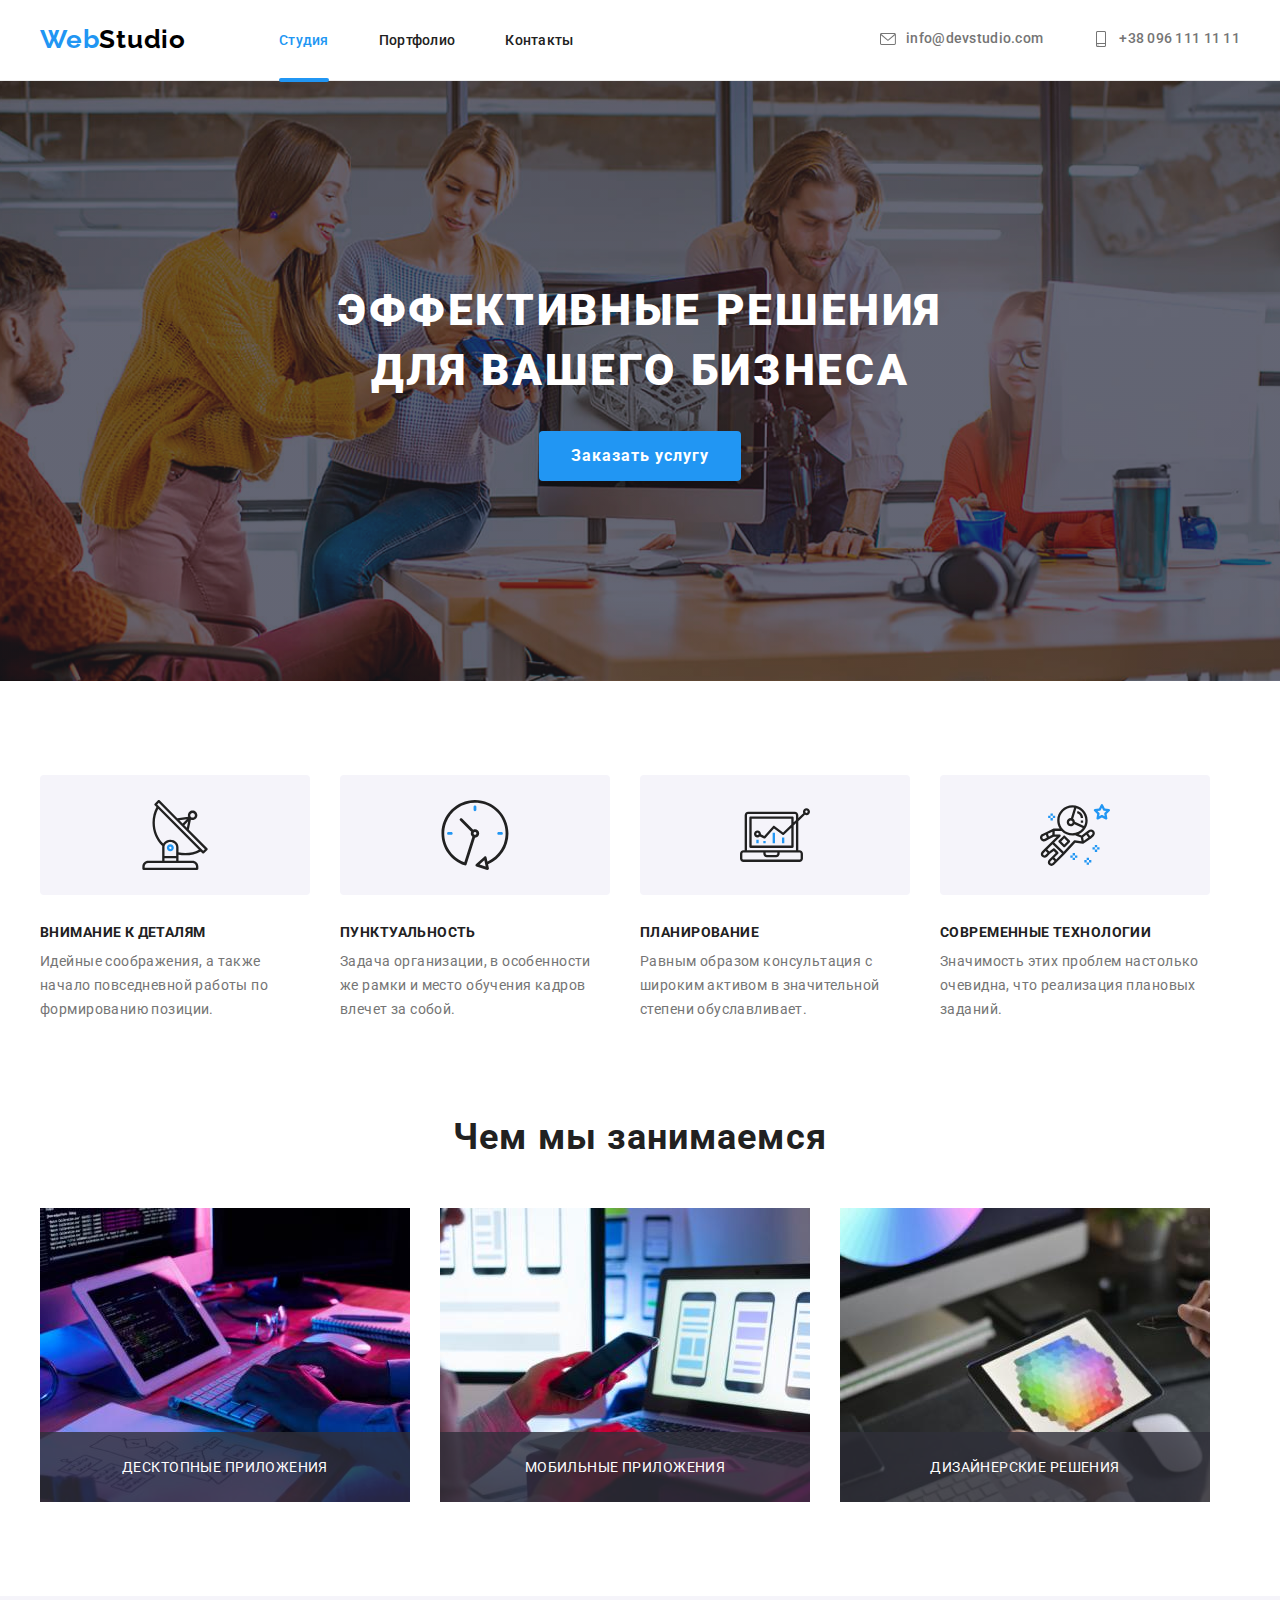
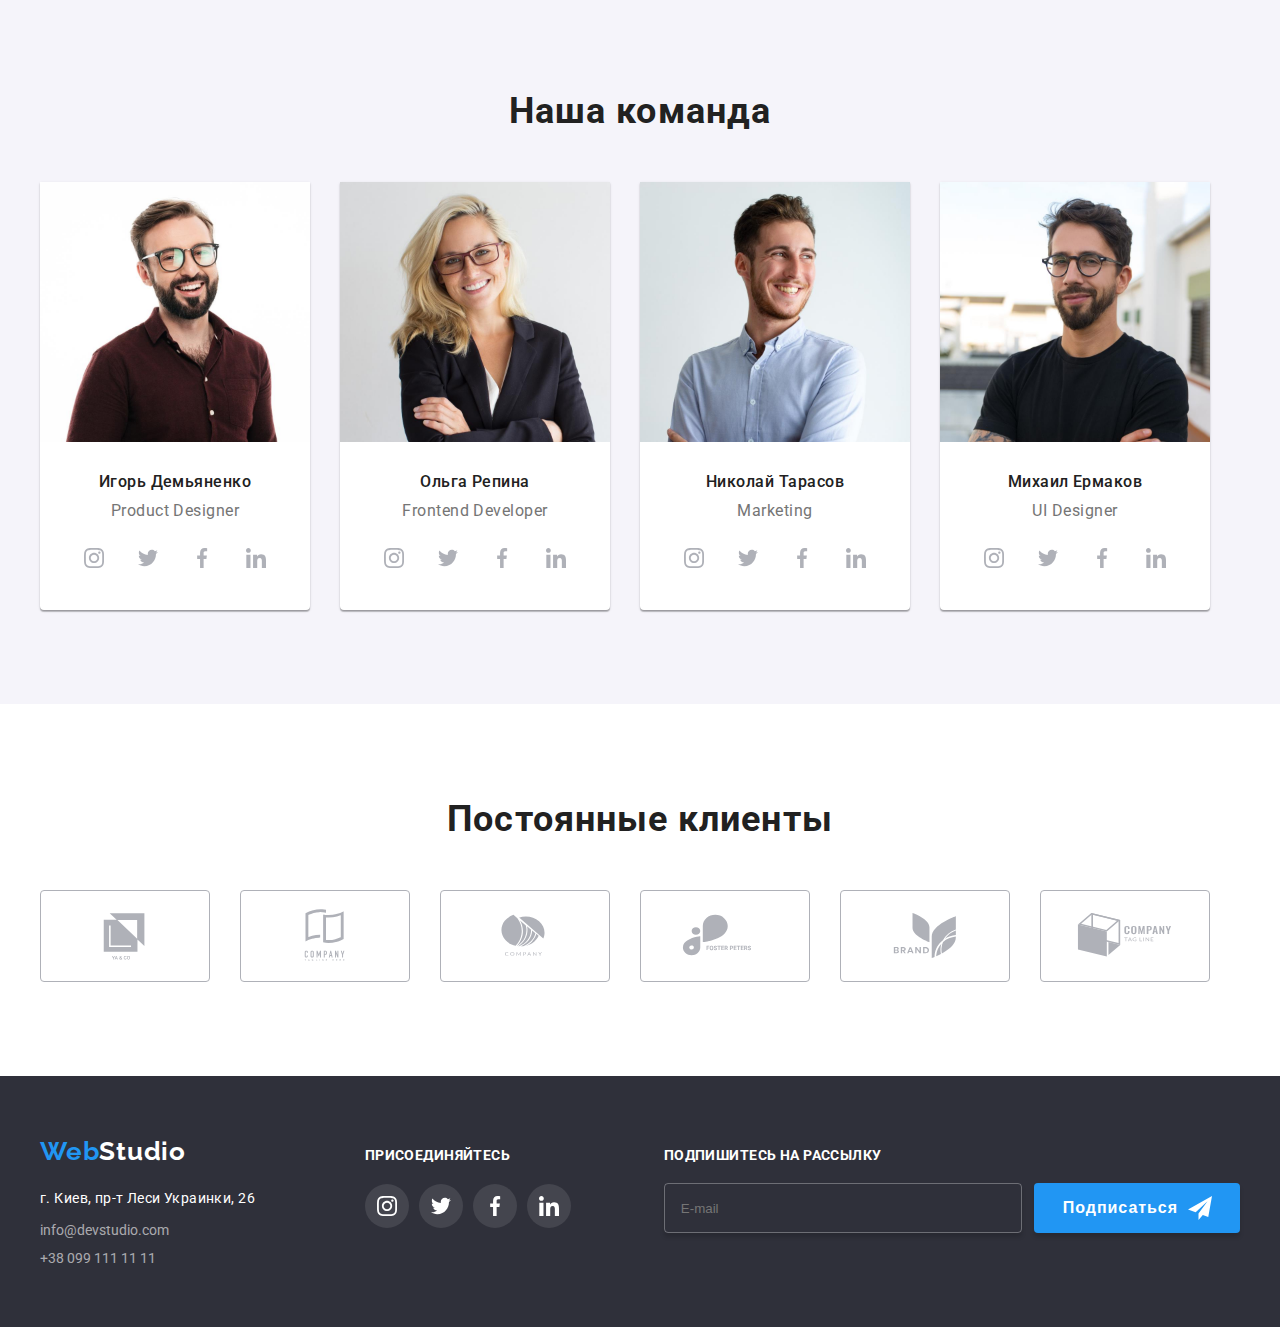
==== index.html @ dfdccdca "added files" ====
<!DOCTYPE html>
<html lang="en">

<head>
  <meta charset="UTF-8" />
  <meta http-equiv="X-UA-Compatible" content="IE=edge" />
  <meta name="viewport" content="width=device-width, initial-scale=1.0" />
  <title>WebStudio</title>
  <link rel="preconnect" href="https://fonts.googleapis.com">
  <link rel="preconnect" href="https://fonts.gstatic.com" crossorigin>
  <link href="https://fonts.googleapis.com/css2?family=Raleway:wght@700&family=Roboto:wght@400;500;700;900&display=swap"
    rel="stylesheet">
  <link rel="stylesheet" href="https://cdnjs.cloudflare.com/ajax/libs/modern-normalize/1.1.0/modern-normalize.min.css"
    integrity="sha512-wpPYUAdjBVSE4KJnH1VR1HeZfpl1ub8YT/NKx4PuQ5NmX2tKuGu6U/JRp5y+Y8XG2tV+wKQpNHVUX03MfMFn9Q=="
    crossorigin="anonymous" referrerpolicy="no-referrer" />
  <link rel="stylesheet" href="./css/styles.css">
  <link rel="stylesheet" href="./css/main.min.css">
</head>

<body>
  <header class="header">
    <div class="container header__container">
      <nav class="header__nav">
        <a class="header__logo link" href="#">Web<span>Studio</span></a>
        <ul class="header__list list">
          <li class="header__item nav">
            <a href="#" class="header__link active">Студия</a>
          </li>
          <li class="header__item nav">
            <a href="portfolio.html" class="header__link link">Портфолио</a>
          </li>
          <li class="header__item nav">
            <a href="#" class="header__link link">Контакты</a>
          </li>
        </ul>
      </nav>
      <ul class="header__datas list">
        <li class="header__item item">
          <a class="header__data mail link" href="mailto:info@devstudio.com">
            <svg class="header__icon-mail" width="16" height="16">
              <use href="./images/icons.svg#icon-envelope"></use>
            </svg>
            <span class="mail-hover">info@devstudio.com</span>
          </a>
        </li>
        <li class="header__item item">
          <a class="header__data tel link" href="tel:+380961111111">
            <svg class="header__icon-mail" width="16" height="16">
              <use href="./images/icons.svg#icon-smartphone"></use>
            </svg>
            <span class="tel-hover">+38 096 111 11 11</span>
          </a>
        </li>
      </ul>
    </div>
    <div class="window is-hidden" data-modal>
      <div class="window__modal">
        <div class="window__modal-close" data-modal-close>
          <svg class="window__close-img" width="18" height="18">
            <use href="./images/symbol-defs.svg#icon-close-black-18dp-2-1"></use>
          </svg>
        </div>
        <div class="window__modals">
          <p class="window__modal-text">Оставьте свои данные, мы вам перезвоним</p>
          <form action="">
            <div class="window__modal-feild">
              <label for="name" class="window__modal-input-text">Имя</label>
              <div class="window__modal-img-input">
                <input type="text" name="user-name" id="name" class="window__modal-input">
                <svg class="window__input-icon" width="18" height="18">
                  <use href="./images/icons-input.svg#icon-person"></use>
                </svg>
              </div>
            </div>

            <div class="window__modal-feild">
              <label for="tel" class="window__modal-input-text">Телефон</label>
              <div class="window__modal-img-input">
                <input type="tel" name="tel" id="tel" class="window__modal-input">
                <svg class="window__input-icon" width="18" height="18">
                  <use href="./images/icons-input.svg#icon-phone"></use>
                </svg>
              </div>
            </div>

            <div class="window__modal-feild">
              <label for="email" class="window__modal-input-text">Почта</label>
              <div class="window__modal-img-input">
                <input type="email" name="email" id="email" class="window__modal-input">
                <svg class="window__input-icon" width="18" height="18">
                  <use href="./images/icons-input.svg#icon-email"></use>
                </svg>
              </div>
            </div>

            <div class="window__modal-feild">
              <label for="user-text" class="window__modal-input-text">Комментарий</label>
              <textarea name="user-text" id="user-text" placeholder="Введите текст"
                class="window__user-text"></textarea>
            </div>

            <div class="window__modal-feild-check">
              <input type="checkbox" name="click-check" id="modal-check" class="window__modal-check visually-hidden">
              <label for="modal-check" class="window__modal-check-text">
                Соглашаюсь с рассылкой и принимаю
                <a href="#" class="window__modal-check-link"> Условия договора </a>
              </label>
            </div>

            <button type="submit" class="window__modal-btn">Отправить</button>
          </form>
        </div>
      </div>
    </div>
  </header>
  <main>
    <section class="wrapper">
      <div class="container">
        <div class="wrapper__container">
          <h1 class="wrapper__title">Эффективные решения для вашего бизнеса</h1>
          <button type="button" class="wrapper__btn" data-modal-open>Заказать услугу</button>
        </div>
      </div>
    </section>
    <section class="section about">
      <div class="container">
        <h2 class="visually-hidden">Наши преимущество</h2>
        <ul class="about__list list">
          <li class="about__item">
            <div class="about__block icon-antenna">
              <img src="./images/antenna.svg" alt="antenna" width="70" height="70">
            </div>
            <h3 class="about__subtitle">Внимание к деталям</h3>
            <p class="about__subtext">
              Идейные соображения, а также начало повседневной работы по
              формированию позиции.
            </p>
          </li>
          <li class="about__item">
            <div class="about__block icon-clock">
              <img src="./images/clock.svg" alt="clock" width="70" height="70">
            </div>
            <h3 class="about__subtitle ">Пунктуальность</h3>
            <p class="about__subtext">
              Задача организации, в особенности же рамки и место обучения
              кадров влечет за собой.
            </p>
          </li>
          <li class="about__item">
            <div class="about__block icon-diagram">
              <img src="./images/diagram.svg" alt="diagram" width="70" height="70">
            </div>
            <h3 class="about__subtitle ">Планирование</h3>
            <p class="about__subtext">
              Равным образом консультация с широким активом в значительной
              степени обуславливает.
            </p>
          </li>
          <li class="about__item">
            <div class="about__block icon-astronau">
              <img src="./images/astronaut.svg" alt="astronaut" width="70" height="70">
            </div>
            <h3 class="about__subtitle">Современные технологии</h3>
            <p class="about__subtext">
              Значимость этих проблем настолько очевидна, что реализация
              плановых заданий.
            </p>
          </li>
        </ul>
      </div>
    </section>
    <section class="section business">
      <div class="container">
        <h2 class="business__title">Чем мы занимаемся</h2>
        <ul class="business__list list">
          <li class="business__item">
            <div class="bussiness__block">
              <img src="./images/box-1.jpg" alt="code" width="370" height="294" />
              <div class="business__text-block">Десктопные приложения</div>
            </div>
          </li>
          <li class="business__item">
            <div class="bussiness__block">
              <img src="./images/box-2.jpg" alt="mobile design" width="370" height="294" />
              <div class="business__text-block">Мобильные приложения</div>
            </div>
          </li>
          <li class="business__item">
            <div class="bussiness__block">
              <img src="./images/box-3.jpg" alt="art" width="370" height="294" />
              <div class="business__text-block">Дизайнерские решения</div>
            </div>
          </li>
        </ul>
      </div>
    </section>
    <section class="section team">
      <div class="container">
        <h2 class="team__title">Наша команда</h2>
        <ul class="team__list list">
          <li class="team__item">
            <img src="./images/img.jpg" alt="Photo Designer" width="270" height="260" />
            <div class="team__position">
              <h3 class="team__name">Игорь Демьяненко</h3>
              <p class="team__job">Product Designer</p>
              <ul class="team__masters-social-list list">
                <li class="team__masters-social-item item">
                  <a href="" class="team__masters-social-link link">
                    <svg class="team__icon-social-mail" width="20" height="20">
                      <use href="./images/icons.svg#icon-instagram"></use>
                    </svg>
                  </a>
                </li>
                <li class="team__masters-social-item item">
                  <a href="" class="team__masters-social-link link">
                    <svg class="team__icon-social-mail" width="20" height="20">
                      <use href="./images/icons.svg#icon-twitter"></use>
                    </svg>
                  </a>
                </li>
                <li class="team__masters-social-item item">
                  <a href="" class="team__masters-social-link link">
                    <svg class="team__icon-social-mail" width="20" height="20">
                      <use href="./images/icons.svg#icon-facebook"></use>
                    </svg>
                  </a>
                </li>
                <li class="team__masters-social-item item">
                  <a href="" class="team__masters-social-link link">
                    <svg class="team__icon-social-mail" width="20" height="20">
                      <use href="./images/icons.svg#icon-linkedin"></use>
                    </svg>
                  </a>
                </li>
              </ul>
            </div>
          </li>
          <li class="team__item">
            <img src="./images/img-1.jpg" alt="Photo Frontend" width="270" height="260" />
            <div class="team__position">
              <h3 class="team__name">Ольга Репина</h3>
              <p class="team__job">Frontend Developer</p>
              <ul class="team__masters-social-list list">
                <li class="team__masters-social-item item">
                  <a href="" class="team__masters-social-link link">
                    <svg class="team__icon-social-mail" width="20" height="20">
                      <use href="./images/icons.svg#icon-instagram"></use>
                    </svg>
                  </a>
                </li>
                <li class="team__masters-social-item item">
                  <a href="" class="team__masters-social-link link">
                    <svg class="team__icon-social-mail" width="20" height="20">
                      <use href="./images/icons.svg#icon-twitter"></use>
                    </svg>
                  </a>
                </li>
                <li class="team__masters-social-item item">
                  <a href="" class="team__masters-social-link link">
                    <svg class="team__icon-social-mail" width="20" height="20">
                      <use href="./images/icons.svg#icon-facebook"></use>
                    </svg>
                  </a>
                </li>
                <li class="team__masters-social-item item">
                  <a href="" class="team__masters-social-link link">
                    <svg class="team__icon-social-mail" width="20" height="20">
                      <use href="./images/icons.svg#icon-linkedin"></use>
                    </svg>
                  </a>
                </li>
              </ul>
            </div>
          </li>
          <li class="team__item">
            <img src="./images/img-2.jpg" alt="Photo Designer" width="270" height="260" />
            <div class="team__position">
              <h3 class="team__name">Николай Тарасов</h3>
              <p class="team__job">Marketing</p>
              <ul class="team__masters-social-list list">
                <li class="team__masters-social-item item">
                  <a href="" class="team__masters-social-link link">
                    <svg class="team__icon-social-mail" width="20" height="20">
                      <use href="./images/icons.svg#icon-instagram"></use>
                    </svg>
                  </a>
                </li>
                <li class="team__masters-social-item item">
                  <a href="" class="team__masters-social-link link">
                    <svg class="team__icon-social-mail" width="20" height="20">
                      <use href="./images/icons.svg#icon-twitter"></use>
                    </svg>
                  </a>
                </li>
                <li class="team__masters-social-item item">
                  <a href="" class="team__masters-social-link link">
                    <svg class="team__icon-social-mail" width="20" height="20">
                      <use href="./images/icons.svg#icon-facebook"></use>
                    </svg>
                  </a>
                </li>
                <li class="team__masters-social-item item">
                  <a href="" class="team__masters-social-link link">
                    <svg class="team__icon-social-mail" width="20" height="20">
                      <use href="./images/icons.svg#icon-linkedin"></use>
                    </svg>
                  </a>
                </li>
              </ul>
            </div>
          </li>
          <li class="team__item">
            <img src="./images/img-3.jpg" alt="Photo Designer" width="270" height="260" />
            <div class="team__position">
              <h3 class="team__name">Михаил Ермаков</h3>
              <p class="team__job">UI Designer</p>
              <ul class="team__masters-social-list list">
                <li class="team__masters-social-item item">
                  <a href="" class="team__masters-social-link link">
                    <svg class="team__icon-social-mail" width="20" height="20">
                      <use href="./images/icons.svg#icon-instagram"></use>
                    </svg>
                  </a>
                </li>
                <li class="team__masters-social-item item">
                  <a href="" class="team__masters-social-link link">
                    <svg class="team__icon-social-mail" width="20" height="20">
                      <use href="./images/icons.svg#icon-twitter"></use>
                    </svg>
                  </a>
                </li>
                <li class="team__masters-social-item item">
                  <a href="" class="team__masters-social-link link">
                    <svg class="team__icon-social-mail" width="20" height="20">
                      <use href="./images/icons.svg#icon-facebook"></use>
                    </svg>
                  </a>
                </li>
                <li class="team__masters-social-item item">
                  <a href="" class="team__masters-social-link link">
                    <svg class="team__icon-social-mail" width="20" height="20">
                      <use href="./images/icons.svg#icon-linkedin"></use>
                    </svg>
                  </a>
                </li>
              </ul>
            </div>
          </li>
        </ul>
      </div>
    </section>
    <section class="section client">
      <div class="container">
        <h2 class="clent__title">Постоянные клиенты</h2>
        <ul class="client__list list">
          <li class="client__item">
            <a href="#" class="client__link link">
              <svg class="client__icon-logo" width="106px" height="60">
                <use href="./images/icons.svg#icon-Logo"></use>
              </svg>
            </a>
          </li>
          <li class="client__item">
            <a href="#" class="client__link link">
              <svg class="client__icon-logo" width="106px" height="60">
                <use href="./images/icons.svg#icon-Logo-1"></use>
              </svg>
            </a>
          </li>
          <li class="client__item">
            <a href="#" class="client__link link">
              <svg class="client__icon-logo" width="106px" height="60">
                <use href="./images/icons.svg#icon-Logo-2"></use>
              </svg>
            </a>
          </li>
          <li class="client__item">
            <a href="#" class="client__link link">
              <svg class="client__icon-logo" width="106px" height="60">
                <use href="./images/icons.svg#icon-Logo-3"></use>
              </svg>
            </a>
          </li>
          <li class="client__item">
            <a href="#" class="client__link link">
              <svg class="client__icon-logo" width="106px" height="60">
                <use href="./images/icons.svg#icon-Logo-4"></use>
              </svg>
            </a>
          </li>
          <li class="client__item">
            <a href="#" class="client__link link">
              <svg class="client__icon-logo" width="106px" height="60">
                <use href="./images/icons.svg#icon-Logo-5"></use>
              </svg>
            </a>
          </li>
        </ul>
      </div>
    </section>
  </main>
  <footer class="footer footer-container">
    <div class="container">
      <div class="footer__element">
        <div class="footer__info">
          <a href="#" class="footer__logo link"><span>Web</span>Studio</a>
          <address class="footer__address">
            <ul class="footer__list list">
              <li class="footer__item">
                <a class="footer__link link" href="https://goo.gl/maps/tyRtck3SXWjBfKJK6" target="_blank"
                  rel="noopener noreferrer">г. Киев, пр-т Леси Украинки, 26</a>
              </li>
              <li class="footer__item dates">
                <a href="mailto:info@devstudio.com" class="footer__date link">info@devstudio.com</a>
              </li>
              <li class="footer__item dates">
                <a href="tel:+380961111111" class="footer__date link">+38 099 111 11 11</a>
              </li>
            </ul>
          </address>
        </div>
        <div class="footter__join">
          <p class="footer__join-title">присоединяйтесь</p>
          <ul class="footer__join-social-list list">
            <li class="footer__join-social-item item">
              <a href="" class="footer__join-social-link link">
                <svg class="footer__icon-social" width="20" height="20">
                  <use href="./images/icons.svg#icon-instagram"></use>
                </svg>
              </a>
            </li>
            <li class="footer__join-social-item item">
              <a href="" class="footer__join-social-link link">
                <svg class="footer__icon-social" width="20" height="20">
                  <use href="./images/icons.svg#icon-twitter"></use>
                </svg>
              </a>
            </li>
            <li class="footer__join-social-item item">
              <a href="" class="footer__join-social-link link">
                <svg class="footer__icon-social" width="20" height="20">
                  <use href="./images/icons.svg#icon-facebook"></use>
                </svg>
              </a>
            </li>
            <li class="footer__join-social-item item">
              <a href="" class="footer__join-social-link link">
                <svg class="footer__join-social" width="20" height="20">
                  <use href="./images/icons.svg#icon-linkedin"></use>
                </svg>
              </a>
            </li>
          </ul>
        </div>

        <div class="footer__subscribe">
          <p class="footer__subcrive-text">Подпишитесь на рассылку</p>
          <form class="footer__input-btn">
            <input type="text" name="email" class="footer__input" placeholder="E-mail">
            <button type="submit" class="footer__btn">
              Подписаться
              <svg class="footer__input-btn-icon" width="24" height="24">
                <use href="./images/icon-send.svg#icon-icon-send"></use>
              </svg>
            </button>
        </div>
        </form>
      </div>

    </div>
    </div>
  </footer>

  <script src="./js/modal.js"></script>
</body>
</body>

</html>
---- css/styles.css ----
/* :root {
    --clr-white: #FFFFFF;
    --clr-grey: #212121;
    --clr-grey-1:#2F303A;
    --clr-grey-2: #757575;
    --clr-grey-3:rgba(255, 255, 255, 0.6);
    --clr-grey-light: #F5F4FA;
    --clr-black: #000000;
    --clr-hover: #2196F3;
    --clr-icon: #afb1b8;
    --clr-box-hover: rgba(33, 150, 243, 0.9);
} */

/* p, h1, h2, h3, h4, h5, h6 {
    margin: 0;
}
ul {
    margin: 0;
    padding: 0;
}
button {
    display: block;
    margin: 0 auto;
}

img {
    max-width: 100%;
    display: block;
    height: auto;
}

body {
    font-family: 'Roboto';
    color: var(--clr-grey);
    margin: 0;
}

.container {
    width: 1200px;
    padding-left: 15px;
    padding-right: 15px;
    margin: 0 auto;
}

.list {
    list-style: none;
}
a {
    text-decoration: none;
} */
/* .visually-hidden {
    position: absolute;
    white-space: nowrap;
    width: 1px;
    height: 1px;
    overflow: hidden;
    border: 0;
    padding: 0;
    clip: rect(0 0 0 0);
    clip-path: inset(50%);
    margin: -1px;
} */
/* .section {
    padding-top: 94px;
    padding-bottom: 94px;
} */
/* --------------- HEADER --------------- */
/* .nav .active {
    position: relative;
    color: var(--clr-hover);
    
}
.nav > .active::after{
    position: absolute;
    bottom: -34px;
    width: 100%;
    content: '';
    display: block;
    height: 4px;
    background-color: #2196F3;
    border-radius: 2px;
}

.header {
    border-bottom: 1px solid #ECECEC;
}
.header-container {
    display: flex;
    align-items: center;
    justify-content: space-between;
    padding-top: 24px;
    padding-bottom: 25px;
}
.header-nav {
    display: flex;
    align-items: center;
}
.header-list {
    display: flex;
}
.header-datas {
    display: flex;
}
.header-logo {
    font-family: Raleway;
    font-weight: 700;
    font-size: 26px;
    line-height: 1.19;
    letter-spacing: 0.03em;
    color: var(--clr-hover);

    margin-right: 93px;
}
.header-item {
    margin-right: 50px;
}
.header-item:last-child {
    margin-right: 0;
} 
.header-logo span {
    color: var(--clr-black);
}
.header-link {
    font-weight: 500;
    font-size: 14px;
    line-height: 1.14;
    letter-spacing: 0.02em;
    color: var(--clr-grey);

    transition: color 250ms cubic-bezier(0.4, 0, 0.2, 1), transform 250ms cubic-bezier(0.4, 0, 0.2, 1);
}

.header-link:hover,
.header-link:focus {
    color: var(--clr-hover);
}
.header-data {
    font-weight: 500;
    font-size: 14px;
    line-height: 1.14;
    letter-spacing: 0.02em;
    color: var(--clr-grey-2);
    fill:var(--clr-grey-2);

    display: flex;
    align-items: center;

    transition: color 250ms cubic-bezier(0.4, 0, 0.2, 1), transform 250ms cubic-bezier(0.4, 0, 0.2, 1);
}
.header-data:hover,
.header-data:focus {
    color: #2196F3;
    fill:var(--clr-hover);
}
.icon-data-mail {
    margin-right: 10px;
}

.header-data.tel {
    margin-right: 0;
} */

/* --------------- Wrapper --------------- */
/* .wrapper {
    max-width: 1600px;
    margin-right: auto;
    margin-left: auto;
    padding-top: 200px;
    padding-bottom: 200px;
    background-image: linear-gradient(rgba(47, 48, 58, 0.4), rgba(47, 48, 58, 0.4)),url(../images/Img.png);
    background-repeat: no-repeat;
    background-position: center;
    background-size: cover;

}
.wrapper-title {
    font-weight: 900;
    font-size: 44px;
    line-height: 1.36;
    text-align: center;
    letter-spacing: 0.06em;
    text-transform: uppercase;
    color: var(--clr-white);
    
    margin: 0 auto;
    margin-bottom: 30px;

    width: 696px;
}
.wrapper-btn {
    font-family: Roboto;
    font-weight: 700;
    font-size: 16px;
    line-height: 1.87;
    text-align: center;
    letter-spacing: 0.06em;
    color: var(--clr-white);

    padding: 10px 32px;

    border: none;
    background-color: #2196F3;
    box-shadow: 0px 4px 4px rgba(0, 0, 0, 0.15);
    border-radius: 4px; 

    cursor: pointer;
    
    transition: background-color 250ms cubic-bezier(0.4, 0, 0.2, 1), transform 250ms cubic-bezier(0.4, 0, 0.2, 1);
}
.wrapper-btn:hover, 
.wrapper-btn:focus {
    background-color: #188CE8;
}
/* --------------- About --------------- */
/* .about-list {
    display: flex;
}
.about-item:not(:last-child) {
    margin-right: 30px;
}
.about-icon {
    display: flex;
    align-items: center;
}
.block {
    background-color: var(--clr-grey-light);
    width: 270px;
    height: 120px;
    border-radius: 4px;
    display: flex;
    justify-content: center;
    margin-bottom: 30px;
}

.about-title {
    font-weight: 700;
    font-size: 36px;
    line-height: 1.17;
    text-align: center;
    letter-spacing: 0.03em;
    color: var(--clr-grey);

    display: block;
}
.about-subtitle {
    font-weight: 700;
    font-size: 14px;
    line-height: 1.14;
    letter-spacing: 0.03em;
    text-transform: uppercase;
    color: var(--clr-grey);
    margin-bottom: 10px;

}
.about-subtext {
    font-size: 14px;
    line-height: 1.71;
    letter-spacing: 0.03em;
    color: var(--clr-grey-2);

    width: 270px;
}  */

/* .window {
    position: fixed;
    top: 0;
    left: 0;
    width: 100%;
    height: 100%;
    background-color: rgba(0, 0, 0, 0.2);
    transition: opacity 250ms, visibility 250ms;
}
.window.is-hidden {
    visibility: hidden;
    opacity: 0;
    pointer-events: none;
}
.modal {
    position: absolute;
    top: 50%;
    left: 50%;
    transform: translate(-50%, -50%);
    width: 528px;
    height: 581px;
    background-color: var(--clr-white);
    box-shadow: 0px 1px 3px rgba(0, 0, 0, 0.12), 0px 1px 1px rgba(0, 0, 0, 0.14), 0px 2px 1px rgba(0, 0, 0, 0.2);
    border-radius: 4px;
}
.modal-close {
    position: absolute;
    top: 8px;
    right: 8px;
    display: flex;
    padding: 6px;
    border: 1px solid rgba(0, 0, 0, 0.1);
    border-radius: 100%;
    cursor: pointer;
    transition: fill 250ms cubic-bezier(0.4, 0, 0.2, 1);
}
.modal-close:hover,
.modal-close:focus {
    fill: #2196F3;
} */
/* --------------- Business --------------- */
/* .business {
    padding-top: 0;
}
.business-title {
    font-weight: 700;
    font-size: 36px;
    line-height: 1.17;
    text-align: center;
    letter-spacing: 0.03em;
    color: var(--clr-grey);
}
.business-list {
    display: flex;
    margin-top: 50px;
}
.bussiness-block {
    position: relative;
}
.text-block {
    position: absolute;
    bottom: 0;
    left: 0;
    width: 100%;
    height: 70px;
    background: rgba(47, 48, 58, 0.8);

    font-size: 14px;
    line-height: 16px;
    letter-spacing: 0.03em;
    text-transform: uppercase;
    color: var(--clr-white);
    display: flex;
    align-items: center;
    justify-content: center;
}
.business-item:not(:last-child) {
    margin-right: 30px;
} */
/* --------------- Team --------------- */
/* .team-title {
    font-weight: 700;
    font-size: 36px;
    line-height: 1.17;
    text-align: center;
    letter-spacing: 0.03em;
    color: var(--clr-grey);
}
.team {
    background-color: #F5F4FA;
}
.team-list {
    display: flex;
    margin-top: 50px;
}  
.team-item {
    background-color: var(--clr-white);
    box-shadow: 0px 1px 3px rgba(0, 0, 0, 0.12), 0px 1px 1px rgba(0, 0, 0, 0.14), 0px 2px 1px rgba(0, 0, 0, 0.2);
    border-radius: 0px 0px 4px 4px;
}

.team-item:not(:last-child){
    margin-right: 30px;
}
.position {
    padding: 30px 0;
}
.team-name {
    font-weight: 500;
    font-size: 16px;
    line-height: 1.19;
    text-align: center;
    letter-spacing: 0.03em;
    color: var(--clr-grey);

    margin-bottom: 10px;
}
.team-job {
    font-size: 16px;
    line-height: 1.14; 
    text-align: center;
    letter-spacing: 0.03em;
    color: var(--clr-grey-2);
}
.masters-team {
    padding: 16px 32px 0 32px;
}
.masters-social-list {
    margin-top: 16px;
    display: flex;
    justify-content: center;
}
.masters-social-item {
    width: 44px;
    height: 44px;
}
.masters-social-item + .masters-social-item {
    margin-left: 10px;
}
.masters-social-link {
    fill: var(--clr-icon);  
    width: 100%;
    height: 100%;
    border-radius: 50px;
    display: flex;
    align-items: center;
    justify-content: center;

    transition: background-color 250ms cubic-bezier(0.4, 0, 0.2, 1), fill 250ms cubic-bezier(0.4, 0, 0.2, 1), transform 250ms cubic-bezier(0.4, 0, 0.2, 1);
}
.masters-social-link:hover,
.masters-social-link:focus {
    width: 100%;
    height: 100%;
    border-radius: 50px;
    background-color: var(--clr-hover);
    fill: var(--clr-white);
    display: flex;
    align-items: center;
    justify-content: center;
} */
/* ------------------- Clients ------------------- */
/* .clent-title {
    font-weight: 700;
    font-size: 36px;
    line-height: 1.17;
    text-align: center;
    letter-spacing: 0.03em;
    color: var(--clr-grey);

    margin-bottom: 50px;
}
.client-list {
    display: flex;
}
.client-item:not(:last-child) {
    margin-right: 30px;
}
.client-link {
    width: 170px;
    height: 92px;

    fill: var(--clr-icon);

    display: flex;
    align-items: center;
    justify-content: center;
    border: 1px solid var(--clr-icon);
    box-sizing: border-box;
    border-radius: 4px;

    transition: border 250ms cubic-bezier(0.4, 0, 0.2, 1), fill 250ms cubic-bezier(0.4, 0, 0.2, 1), transform 250ms cubic-bezier(0.4, 0, 0.2, 1);
}
.client-link:hover,
.client-link:focus {
    fill: var(--clr-hover);
    border: 1px solid var(--clr-hover);
} */
/* --------------- FOTTER ---------------
.footer {
    background-color: var(--clr-grey-1);
    padding-top: 60px;
    padding-bottom: 60px;
}
.footer-element{
    align-items: baseline;
    display: flex;
}
.footer-info {
    flex-grow: 1;
    margin-right: 70px;
}
.footer-logo {
    font-family: Raleway;
    font-weight: 700;
    font-size: 26px;
    line-height: 1.19;
    letter-spacing: 0.03em;
    color: var(--clr-white);
}
.footer-logo span {
    color: var(--clr-hover);
}
address {
    margin-top: 20px;
}
.footer-list {
    font-style: normal;
}

.footer-item:not(:last-child) {
    margin-bottom: 9px;
}
.footer-link {
    font-size: 14px;
    line-height: 1.71;
    letter-spacing: 0.03em;
    color: var(--clr-white);
}
.footer-date {
    font-size: 14px;
    color: var(--clr-grey-3);
}
.join-title {
    font-weight: bold;
    font-size: 14px;
    line-height: 1.14;
    letter-spacing: 0.03em;
    text-transform: uppercase;
    color: var(--clr-white);
    margin-bottom: 20px;
}
.join-social-list {
    display: flex;
}
.join-team {
    padding: 16px 32px 0 32px;
}
.join-social-list {
    display: flex;
    justify-content: center;
}
.join-social-item {
    width: 44px;
    height: 44px;
}
.join-social-item + .join-social-item {
    margin-left: 10px;
}
.join-social-link {
    fill: var(--clr-white);  
    width: 100%;
    height: 100%;
    background-color: rgba(255, 255, 255, 0.1);
    border-radius: 50px;
    display: block;
    display: flex;
    align-items: center;
    justify-content: center;

    transition: background-color 250ms cubic-bezier(0.4, 0, 0.2, 1), transform 250ms cubic-bezier(0.4, 0, 0.2, 1);
}
.join-social-link:hover,
.join-social-link:focus {
    width: 100%;
    height: 100%;
    border-radius: 50px;
    display: block;
    background-color: var(--clr-hover);
    display: flex;
    align-items: center;
    justify-content: center;

} */
/* --------------- Categories --------------- */
/* .categories-list {
    display: flex;
    justify-content: center;
}
.collection-list {
    padding-top: 50px;
}
.categorie-item:not(:last-child){
    margin-right:8px;
}
.categorie-link {
    background: #F5F4FA;
    border-radius: 4px;

    font-weight: 500;
    font-size: 16px;
    line-height: 1.62;
    text-align: center;
    letter-spacing: 0.03em;
    color: var(--clr-grey);
    padding: 10px 22px;

    transition: background-color 250ms cubic-bezier(0.4, 0, 0.2, 1), color 250ms cubic-bezier(0.4, 0, 0.2, 1), transform 250ms cubic-bezier(0.4, 0, 0.2, 1);
}
.categorie-link:hover,
.categorie-link:focus{
    background-color: var(--clr-hover);
    box-shadow: 0px 3px 1px rgba(0, 0, 0, 0.1), 0px 1px 2px rgba(0, 0, 0, 0.08), 0px 2px 2px rgba(0, 0, 0, 0.12);
    border-radius: 4px;
    color: var(--clr-white);
}
 */

/* --------------- Collection --------------- */
/* .box {
    position: relative;
    overflow: hidden;
}
.collection-links {
    transition: transform 900ms cubic-bezier(0.4, 0, 0.2, 1);
}
.collection-links:hover .box-hover {
    transform: translateY(0);
}
.box-hover {
    position: absolute;
    top: 0;
    left: 0;
    width: 100%;
    height: 100%;
    background-color: var(--clr-box-hover);

    transform: translateY(100%);
    transition: transform 250ms cubic-bezier(0.4, 0, 0.2, 1);
}
.box-text {
    font-size: 17px;
    line-height: 1.56;
    letter-spacing: 0.03em;
    color: var(--clr-white);
    padding: 63px 24px;
}

.collections {
    padding-top: 0;
}
.collection-list {
    display: flex;
    flex-wrap: wrap;
}
.collection-item {
    width: 370px;
    background: var(--clr-white);
    border: 1px solid #EEEEEE;
    margin-right: 30px;
    margin-bottom: 30px;
}
.categorie-links {
    transition: background-color 250ms cubic-bezier(0.4, 0, 0.2, 1), transform 250ms cubic-bezier(0.4, 0, 0.2, 1);
}
.collection-links:hover{
    display: block;
    box-shadow: 0px 1px 1px rgba(0, 0, 0, 0.12), 
                0px 4px 4px rgba(0, 0, 0, 0.06), 
                1px 4px 6px rgba(0, 0, 0, 0.16);
}
.collection-links:focus {
    display: block;
    box-shadow: 0px 1px 1px rgba(0, 0, 0, 0.9), 0px 4px 4px rgba(0, 0, 0, 0.1), 1px 4px 6px rgba(0, 0, 0, 0.54);
}
.collection-item:nth-child(3n) {
    margin-right: 0;
}
.collection-item:nth-child(n+7) {
    margin-bottom: 0;
}
.collection-text {
    padding: 20px 24px;
}
.collection-name {
    font-weight: 700;
    font-size: 18px;
    line-height: 2;
    letter-spacing: 0.06em;
    color: var(--clr-grey);
}
.collection-meaning {
    font-size: 16px;
    line-height: 1.87;
    letter-spacing: 0.03em;
    color: var(--clr-grey-2);
} */

/* --------------- Modal --------------- */
/* .modals {
    padding: 40px;
}
.modal-text {
    font-weight: bold;
    font-size: 20px;
    line-height: 1.15;
    text-align: center;
    letter-spacing: 0.03em;
    color: #212121;
    margin-bottom: 12px;
}
.modal-input-text {
    font-size: 12px;
    line-height: 1.17;
    display: block;
    letter-spacing: 0.01em;
    color: #757575;

    margin-bottom: 4px;
}
.modal-feild:not(:last-child) {
    margin-bottom: 10px;
}
.user-text {
    margin-bottom: 20px;
}
.modal-input {
    display: block;
    width: 100%;
    height: 40px;
    border: 1px solid rgba(33, 33, 33, 0.2);
    box-sizing: border-box;
    border-radius: 4px;
    padding-left: 42px;
    transition: border 250ms cubic-bezier(0.4, 0, 0.2, 1), fill 250ms cubic-bezier(0.4, 0, 0.2, 1);
}
.modal-img-input {
    position: relative;
    transition: fill 250ms cubic-bezier(0.4, 0, 0.2, 1);
}
.input-icon {
    position: absolute;
    top: 50%;
    transform: translateY(-50%);
    left: 12px;
}
.modal-input:hover,
.modal-input:focus {
    border: 1px solid var(--clr-hover)
}
.modal-img-input:hover{
    fill: #2196F3;
}
.modal-input:focus + .input-icon {
    fill: #2196F3;
}
.user-text {
    display: block;
    width: 100%;
    height: 120px;
    border: 1px solid rgba(33, 33, 33, 0.2);
    border-radius: 4px;
    padding: 12px 16px;

    outline: none;
    resize: none;
    transition: border 250ms cubic-bezier(0.4, 0, 0.2, 1);
}
.user-text:hover,
.user-text:focus {
    border: 1px solid var(--clr-hover)
}
.user-text::placeholder {
    font-size: 12px;
    line-height: 1.17;
    letter-spacing: 0.01em;
    color: rgba(117, 117, 117, 0.5);
}
.modal-btn {
    background-color: #2196F3;
    border: none;
    border-radius: 4px;

    font-weight: 700;
    font-size: 16px;
    line-height: 1.87;
    letter-spacing: 0.06em;
    color: var(--clr-white);
    padding: 10px 55px;

    margin-top: 30px;
    cursor: pointer;

    transition: background-color 250ms cubic-bezier(0.4, 0, 0.2, 1), box-shadow 250ms cubic-bezier(0.4, 0, 0.2, 1);
}
.modal-btn:hover, 
.modal-btn:focus {
    background-color: #188CE8;
    box-shadow: 0px 4px 4px rgba(0, 0, 0, 0.15)
}
.modal-check-text {
    display: flex;
    align-items: center;
    justify-content: center;
    font-size: 14px;
    line-height: 1.71;
    letter-spacing: 0.03em;
    color: var(--clr-grey-2);
}
.modal-check-text::before {
    content: '';
    display: block;
    width: 16px;
    height: 15px;
    border: 2px solid var(--clr-black);
    border-radius: 2px;

    margin-right: 7px;
}
.modal-check-link {
    margin-left: 5px;
    color: var(--clr-hover);
    border-bottom: 0.67px solid var(--clr-hover);
}
.modal-check:checked + .modal-check-text::before {
    background-image: url(../images/icon-check.svg);
    background-position: center;
    background-repeat: no-repeat;
    background-size: cover;
    border: none;
} */

/* --------------- Footer --------------- */
/* .footer-subscribe {
    margin-left: 93px;
}
.footer-subcrive-text {
    font-weight: bold;
    font-size: 14px;
    line-height: 1.17;
    letter-spacing: 0.03em;
    text-transform: uppercase;

    color: var(--clr-white);

    margin-bottom: 20px;
}
.footer-input-btn {
    display: flex;
}

.footer-input {
    width: 358px;
    height: 50px;
    border: 1px solid rgba(255, 255, 255, 0.3);
    box-sizing: border-box;
    box-shadow: 0px 4px 4px rgba(0, 0, 0, 0.15);
    border-radius: 4px;
    background-color: transparent;

    padding-left: 16px;
    margin-right: 12px;
}
.footer-btn {
    align-items: center;
    font-weight: 700;
    font-size: 16px;
    line-height: 1.87;
    letter-spacing: 0.06em;

    color: var(--clr-white);

    display: flex;

    padding: 10px 28px 10px 29px;
    border: 0;
    background-color: #2196F3;
    box-shadow: 0px 4px 4px rgba(0, 0, 0, 0.15);
    border-radius: 4px;

    cursor: pointer;
}
.input-btn-icon {
    margin-left:10px;
} */
---- css/main.min.css ----
:root{--clr-white: #FFFFFF;--clr-grey: #212121;--clr-grey-1:#2F303A;--clr-grey-2: #757575;--clr-grey-3:rgba(255, 255, 255, 0.6);--clr-grey-light: #F5F4FA;--clr-black: #000000;--clr-hover: #2196F3;--clr-icon: #afb1b8;--clr-box-hover: rgba(33, 150, 243, 0.9)}body{font-family:'Roboto';color:var(--clr-grey);margin:0}.header-logo{font-family:Raleway}.visually-hidden{position:absolute;white-space:nowrap;width:1px;height:1px;overflow:hidden;border:0;padding:0;clip:rect(0 0 0 0);clip-path:inset(50%);margin:-1px}.header__container,.header__nav,.header__data,.about-icon,.business__text-block,.team__masters-social-link,.client__link,.window__modal-check-text{display:flex;align-items:center}p,h1,h2,h3,h4,h5,h6{margin:0}ul{margin:0;padding:0}button{display:block;margin:0 auto}img{max-width:100%;display:block;height:auto}body{font-family:'Roboto';color:var(--clr-grey);margin:0}.list{list-style:none}a{text-decoration:none}.section{padding-top:94px;padding-bottom:94px}.nav .active{position:relative;color:var(--clr-hover)}.nav>.active::after{position:absolute;bottom:-34px;width:100%;content:'';display:block;height:4px;background-color:#2196F3;border-radius:2px}.header{border-bottom:1px solid #ECECEC}.header__container{justify-content:space-between;padding-top:24px;padding-bottom:25px}.header__list{display:flex}.header__datas{display:flex}.header__item{margin-right:50px}.header__item:last-child{margin-right:0}.header__link{font-weight:500;font-size:14px;line-height:1.14;letter-spacing:0.02em;color:var(--clr-grey);transition:color 250ms cubic-bezier(0.4, 0, 0.2, 1),transform 250ms cubic-bezier(0.4, 0, 0.2, 1)}.header__link:hover,.header__link:focus{color:var(--clr-hover)}.header__data{font-weight:500;font-size:14px;line-height:1.14;letter-spacing:0.02em;color:var(--clr-grey-2);fill:var(--clr-grey-2);transition:color 250ms cubic-bezier(0.4, 0, 0.2, 1),transform 250ms cubic-bezier(0.4, 0, 0.2, 1)}.header__data:hover,.header__data:focus{color:#2196F3;fill:var(--clr-hover)}.header__icon-mail{margin-right:10px}.header__data.tel{margin-right:0}.wrapper{max-width:1600px;margin-right:auto;margin-left:auto;padding-top:200px;padding-bottom:200px;background-image:linear-gradient(rgba(47,48,58,0.4), rgba(47,48,58,0.4)),url(../images/Img.png);background-repeat:no-repeat;background-position:center;background-size:cover}.about__list{display:flex}.about__item:not(:last-child){margin-right:30px}.about__block{background-color:var(--clr-grey-light);width:270px;height:120px;border-radius:4px;display:flex;justify-content:center;margin-bottom:30px}.about__title{font-weight:700;font-size:36px;line-height:1.17;text-align:center;letter-spacing:0.03em;color:var(--clr-grey);display:block}.about__subtitle{font-weight:700;font-size:14px;line-height:1.14;letter-spacing:0.03em;text-transform:uppercase;color:var(--clr-grey);margin-bottom:10px}.about__subtext{font-size:14px;line-height:1.71;letter-spacing:0.03em;color:var(--clr-grey-2);width:270px}.business{padding-top:0}.business__list{display:flex;margin-top:50px}.bussiness__block{position:relative}.business__text-block{position:absolute;bottom:0;left:0;width:100%;height:70px;background:rgba(47,48,58,0.8);font-size:14px;line-height:16px;letter-spacing:0.03em;text-transform:uppercase;color:var(--clr-white);justify-content:center}.business__item:not(:last-child){margin-right:30px}.team{background-color:#F5F4FA}.team__list{display:flex;margin-top:50px}.team__item{background-color:var(--clr-white);box-shadow:0px 1px 3px rgba(0,0,0,0.12),0px 1px 1px rgba(0,0,0,0.14),0px 2px 1px rgba(0,0,0,0.2);border-radius:0px 0px 4px 4px}.team__item:not(:last-child){margin-right:30px}.team__position{padding:30px 0}.team__name{font-weight:500;font-size:16px;line-height:1.19;text-align:center;letter-spacing:0.03em;color:var(--clr-grey);margin-bottom:10px}.team__job{font-size:16px;line-height:1.14;text-align:center;letter-spacing:0.03em;color:var(--clr-grey-2)}.masters-team{padding:16px 32px 0 32px}.team__masters-social-list{margin-top:16px;display:flex;justify-content:center}.team__masters-social-item{width:44px;height:44px}.team__masters-social-item+.team__masters-social-item{margin-left:10px}.team__masters-social-link{fill:var(--clr-icon);width:100%;height:100%;border-radius:50px;justify-content:center;transition:background-color 250ms cubic-bezier(0.4, 0, 0.2, 1),fill 250ms cubic-bezier(0.4, 0, 0.2, 1),transform 250ms cubic-bezier(0.4, 0, 0.2, 1)}.team__masters-social-link:hover,.team__masters-social-link:focus{width:100%;height:100%;border-radius:50px;background-color:var(--clr-hover);fill:var(--clr-white);display:flex;align-items:center;justify-content:center}.client__list{display:flex}.client__item:not(:last-child){margin-right:30px}.client__link{width:170px;height:92px;fill:var(--clr-icon);justify-content:center;border:1px solid var(--clr-icon);box-sizing:border-box;border-radius:4px;transition:border 250ms cubic-bezier(0.4, 0, 0.2, 1),fill 250ms cubic-bezier(0.4, 0, 0.2, 1),transform 250ms cubic-bezier(0.4, 0, 0.2, 1)}.client__link:hover,.client__link:focus{fill:var(--clr-hover);border:1px solid var(--clr-hover)}.categories__list{display:flex;justify-content:center}.collection__list{padding-top:50px}.categorie__item:not(:last-child){margin-right:8px}.categorie__link{background:#F5F4FA;border-radius:4px;font-weight:500;font-size:16px;line-height:1.62;text-align:center;letter-spacing:0.03em;color:var(--clr-grey);padding:10px 22px;transition:background-color 250ms cubic-bezier(0.4, 0, 0.2, 1),color 250ms cubic-bezier(0.4, 0, 0.2, 1),transform 250ms cubic-bezier(0.4, 0, 0.2, 1)}.categorie__link:hover,.categorie__link:focus{background-color:var(--clr-hover);box-shadow:0px 3px 1px rgba(0,0,0,0.1),0px 1px 2px rgba(0,0,0,0.08),0px 2px 2px rgba(0,0,0,0.12);border-radius:4px;color:var(--clr-white)}.categorie__links{transition:background-color 250ms cubic-bezier(0.4, 0, 0.2, 1),transform 250ms cubic-bezier(0.4, 0, 0.2, 1)}.categorie__links:hover{display:block;box-shadow:0px 1px 1px rgba(0,0,0,0.12),0px 4px 4px rgba(0,0,0,0.06),1px 4px 6px rgba(0,0,0,0.16)}.collection__box{position:relative;overflow:hidden}.collection__links{transition:transform 900ms cubic-bezier(0.4, 0, 0.2, 1)}.collection__links:hover .collection__box-hover{transform:translateY(0)}.collection__box-hover{position:absolute;top:0;left:0;width:100%;height:100%;background-color:var(--clr-box-hover);transform:translateY(100%);transition:transform 250ms cubic-bezier(0.4, 0, 0.2, 1)}.collection__box-text{font-size:17px;line-height:1.56;letter-spacing:0.03em;color:var(--clr-white);padding:63px 24px}.collections{padding-top:0}.collection__list{display:flex;flex-wrap:wrap}.collection__item{width:370px;background:var(--clr-white);border:1px solid #EEEEEE;margin-right:30px;margin-bottom:30px}.collection__links:focus{display:block;box-shadow:0px 1px 1px rgba(0,0,0,0.9),0px 4px 4px rgba(0,0,0,0.1),1px 4px 6px rgba(0,0,0,0.54)}.collection__item:nth-child(3n){margin-right:0}.collection__item:nth-child(n+7){margin-bottom:0}.collection__text{padding:20px 24px}.collection__name{font-weight:700;font-size:18px;line-height:2;letter-spacing:0.06em;color:var(--clr-grey)}.collection__meaning{font-size:16px;line-height:1.87;letter-spacing:0.03em;color:var(--clr-grey-2)}.footer{background-color:var(--clr-grey-1);padding-top:60px;padding-bottom:60px}.footer__element{align-items:baseline;display:flex}.footer__info{flex-grow:1;margin-right:70px}address{margin-top:20px}.footer__list{font-style:normal}.footer__item:not(:last-child){margin-bottom:9px}.footer__link{font-size:14px;line-height:1.71;letter-spacing:0.03em;color:var(--clr-white)}.footer__date{font-size:14px;color:var(--clr-grey-3)}.footer__join-title{font-weight:bold;font-size:14px;line-height:1.14;letter-spacing:0.03em;text-transform:uppercase;color:var(--clr-white);margin-bottom:20px}.footer__join-social-list{display:flex}.footer__join-team{padding:16px 32px 0 32px}.footer__join-social-list{display:flex;justify-content:center}.footer__join-social-item{width:44px;height:44px}.footer__join-social-item+.footer__join-social-item{margin-left:10px}.footer__join-social-link{fill:var(--clr-white);width:100%;height:100%;background-color:rgba(255,255,255,0.1);border-radius:50px;display:block;display:flex;align-items:center;justify-content:center;transition:background-color 250ms cubic-bezier(0.4, 0, 0.2, 1),transform 250ms cubic-bezier(0.4, 0, 0.2, 1)}.footer__join-social-link:hover,.footer__join-social-link:focus{width:100%;height:100%;border-radius:50px;display:block;background-color:var(--clr-hover);display:flex;align-items:center;justify-content:center}.footer__subscribe{margin-left:93px}.footer__subcrive-text{font-weight:bold;font-size:14px;line-height:1.17;letter-spacing:0.03em;text-transform:uppercase;color:var(--clr-white);margin-bottom:20px}.footer__input-btn{display:flex}.footer__input-btn-icon{margin-left:10px}.container{width:1200px;padding-left:15px;padding-right:15px;margin:0 auto}.header__logo{font-family:Raleway;font-weight:700;font-size:26px;line-height:1.19;letter-spacing:0.03em;color:var(--clr-hover);margin-right:93px}.header__logo span{color:var(--clr-black)}.wrapper__btn{font-family:Roboto;font-weight:700;font-size:16px;line-height:1.87;text-align:center;letter-spacing:0.06em;color:var(--clr-white);padding:10px 32px;border:none;background-color:#2196F3;box-shadow:0px 4px 4px rgba(0,0,0,0.15);border-radius:4px;cursor:pointer;transition:background-color 250ms cubic-bezier(0.4, 0, 0.2, 1),transform 250ms cubic-bezier(0.4, 0, 0.2, 1)}.wrapper__btn:hover,.wrapper__btn:focus{background-color:#188CE8}.window__modal-btn{background-color:#2196F3;border:none;border-radius:4px;font-weight:700;font-size:16px;line-height:1.87;letter-spacing:0.06em;color:var(--clr-white);padding:10px 55px;margin-top:30px;cursor:pointer;transition:background-color 250ms cubic-bezier(0.4, 0, 0.2, 1),box-shadow 250ms cubic-bezier(0.4, 0, 0.2, 1)}.window__modal-btn:hover,.window__modal-btn:focus{background-color:#188CE8;box-shadow:0px 4px 4px rgba(0,0,0,0.15)}.footer__btn{align-items:center;font-weight:700;font-size:16px;line-height:1.87;letter-spacing:0.06em;color:var(--clr-white);display:flex;padding:10px 28px 10px 29px;border:0;background-color:#2196F3;box-shadow:0px 4px 4px rgba(0,0,0,0.15);border-radius:4px;cursor:pointer}.wrapper__title{font-weight:900;font-size:44px;line-height:1.36;text-align:center;letter-spacing:0.06em;text-transform:uppercase;color:var(--clr-white);margin:0 auto;margin-bottom:30px;width:696px}.business__title{font-weight:700;font-size:36px;line-height:1.17;text-align:center;letter-spacing:0.03em;color:var(--clr-grey)}.clent__title{font-weight:700;font-size:36px;line-height:1.17;text-align:center;letter-spacing:0.03em;color:var(--clr-grey);margin-bottom:50px}.team__title{font-weight:700;font-size:36px;line-height:1.17;text-align:center;letter-spacing:0.03em;color:var(--clr-grey)}.window{position:fixed;top:0;left:0;width:100%;height:100%;background-color:rgba(0,0,0,0.2);transition:opacity 250ms, visibility 250ms}.window.is-hidden{visibility:hidden;opacity:0;pointer-events:none}.window__modal{position:absolute;top:50%;left:50%;transform:translate(-50%, -50%);width:528px;height:581px;background-color:var(--clr-white);box-shadow:0px 1px 3px rgba(0,0,0,0.12),0px 1px 1px rgba(0,0,0,0.14),0px 2px 1px rgba(0,0,0,0.2);border-radius:4px}.window__modal-close{position:absolute;top:8px;right:8px;display:flex;padding:6px;border:1px solid rgba(0,0,0,0.1);border-radius:100%;cursor:pointer;transition:fill 250ms cubic-bezier(0.4, 0, 0.2, 1)}.window__modal-close:hover,.window__modal-close:focus{fill:#2196F3}.window__modals{padding:40px}.window__modal-text{font-weight:bold;font-size:20px;line-height:1.15;text-align:center;letter-spacing:0.03em;color:#212121;margin-bottom:12px}.window__modal-input-text{font-size:12px;line-height:1.17;display:block;letter-spacing:0.01em;color:#757575;margin-bottom:4px}.window__modal-feild:not(:last-child){margin-bottom:10px}.window__user-text{margin-bottom:20px}.window__modal-input{display:block;width:100%;height:40px;border:1px solid rgba(33,33,33,0.2);box-sizing:border-box;border-radius:4px;padding-left:42px;transition:border 250ms cubic-bezier(0.4, 0, 0.2, 1),fill 250ms cubic-bezier(0.4, 0, 0.2, 1)}.window__modal-img-input{position:relative;transition:fill 250ms cubic-bezier(0.4, 0, 0.2, 1)}.window__input-icon{position:absolute;top:50%;transform:translateY(-50%);left:12px}.window__modal-input:hover,.window__modal-input:focus{border:1px solid var(--clr-hover)}.window__modal-img-input:hover{fill:#2196F3}.window__modal-input:focus+.input-icon{fill:#2196F3}.window__user-text{display:block;width:100%;height:120px;border:1px solid rgba(33,33,33,0.2);border-radius:4px;padding:12px 16px;outline:none;resize:none;transition:border 250ms cubic-bezier(0.4, 0, 0.2, 1)}.window__user-text:hover,.window__user-text:focus{border:1px solid var(--clr-hover)}.window__user-text::placeholder{font-size:12px;line-height:1.17;letter-spacing:0.01em;color:rgba(117,117,117,0.5)}.window__modal-check-text{justify-content:center;font-size:14px;line-height:1.71;letter-spacing:0.03em;color:var(--clr-grey-2)}.window__modal-check-text::before{content:'';display:block;width:16px;height:15px;border:2px solid var(--clr-black);border-radius:2px;margin-right:7px}.window__modal-check-link{margin-left:5px;color:var(--clr-hover);border-bottom:0.67px solid var(--clr-hover)}.window__modal-check:checked+.window__modal-check-text::before{background-image:url(../images/icon-check.svg);background-position:center;background-repeat:no-repeat;background-size:cover;border:none}.footer__logo{font-family:Raleway;font-weight:700;font-size:26px;line-height:1.19;letter-spacing:0.03em;color:var(--clr-white)}.footer__logo span{color:var(--clr-hover)}.footer__input{width:358px;height:50px;border:1px solid rgba(255,255,255,0.3);box-sizing:border-box;box-shadow:0px 4px 4px rgba(0,0,0,0.15);border-radius:4px;background-color:transparent;padding-left:16px;margin-right:12px}
/*# sourceMappingURL=main.min.css.map */
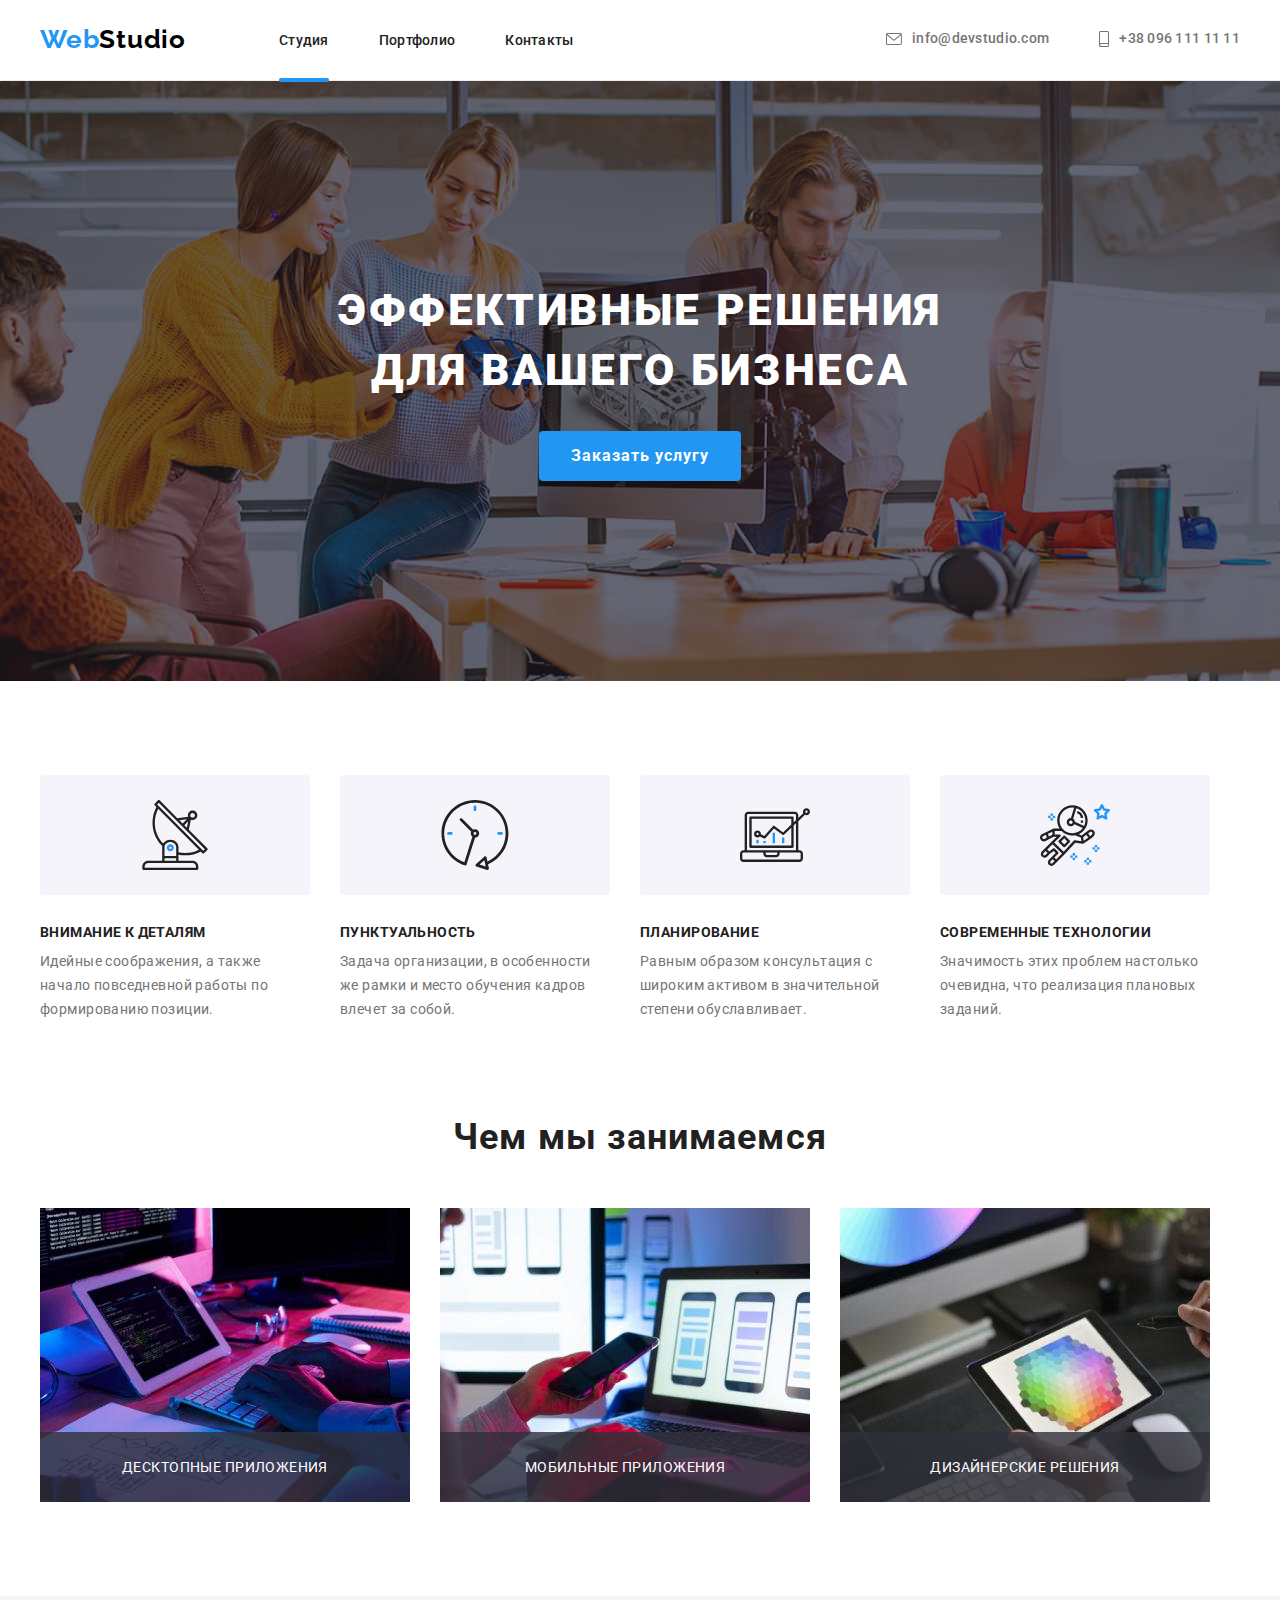
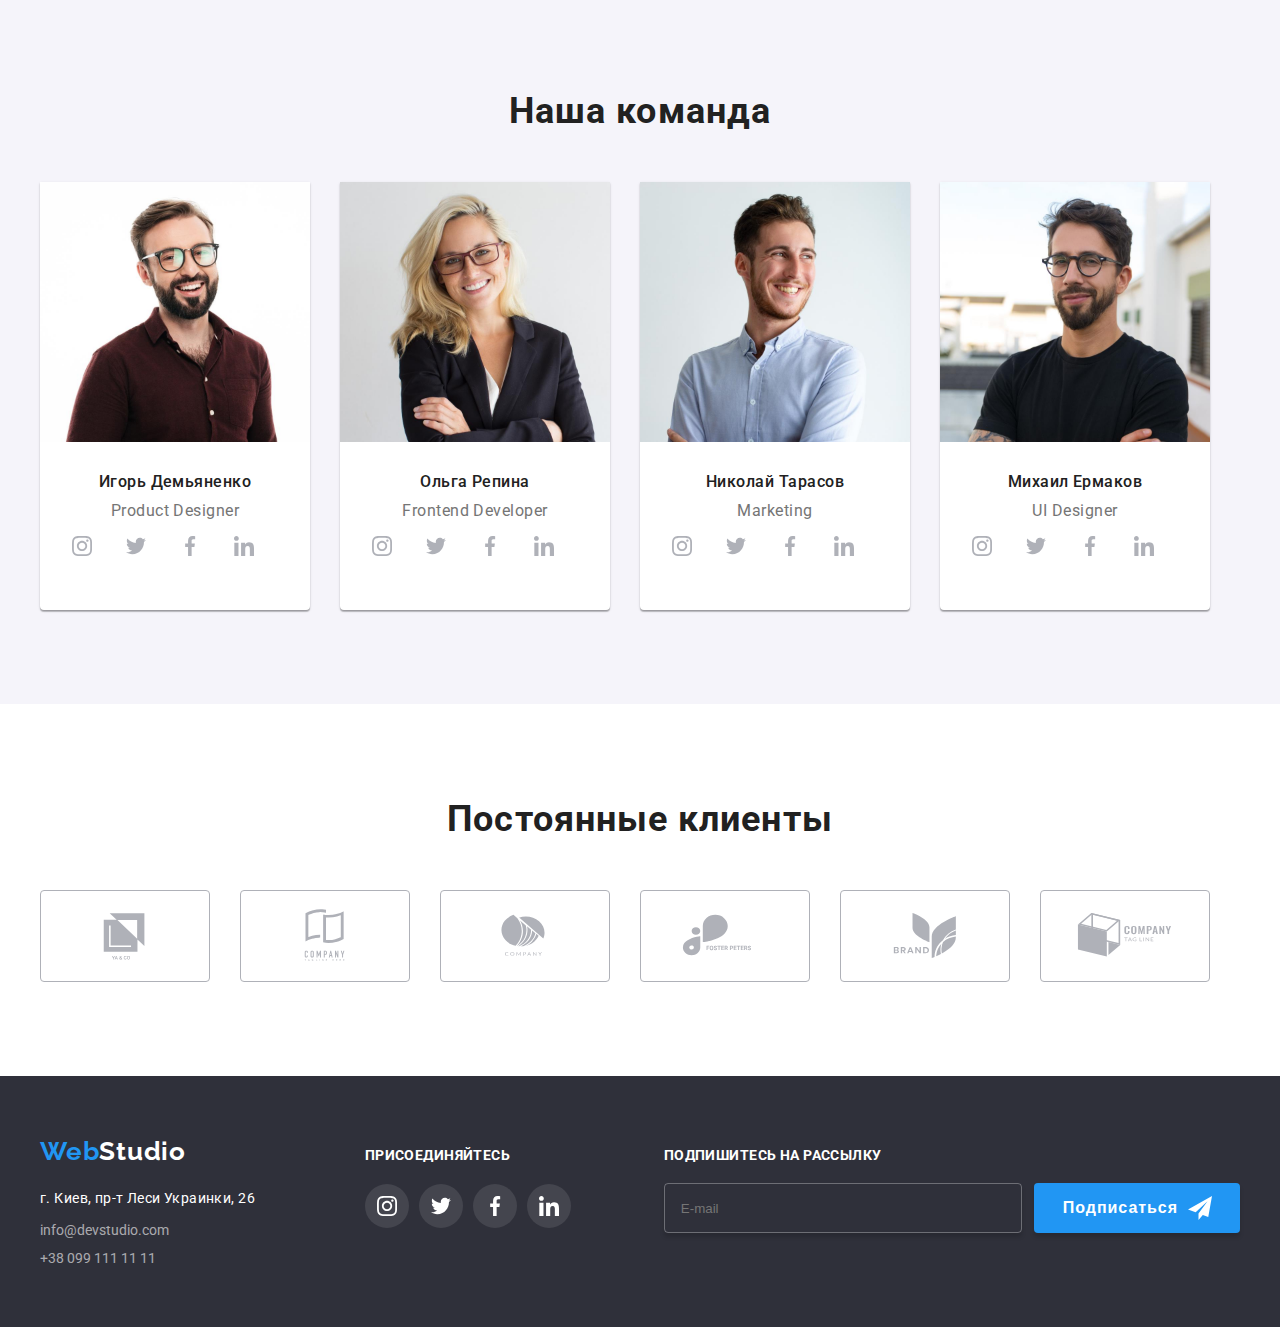
==== commit 92dc1534: "added files" ====
--- a/index.html
+++ b/index.html
@@ -21,31 +21,31 @@
   <header class="header">
     <div class="container header__container">
       <nav class="header__nav">
-        <a class="header__logo link" href="#">Web<span>Studio</span></a>
+        <a class="header__logo link" href="#">Web<span class="logo__dark">Studio</span></a>
         <ul class="header__list list">
-          <li class="header__item nav">
-            <a href="#" class="header__link active">Студия</a>
-          </li>
-          <li class="header__item nav">
+          <li class="header__item ">
+            <a href="#" class="header__link header__link-active">Студия</a>
+          </li>
+          <li class="header__item">
             <a href="portfolio.html" class="header__link link">Портфолио</a>
           </li>
-          <li class="header__item nav">
+          <li class="header__item">
             <a href="#" class="header__link link">Контакты</a>
           </li>
         </ul>
       </nav>
-      <ul class="header__datas list">
+      <ul class="contacts">
         <li class="header__item item">
-          <a class="header__data mail link" href="mailto:info@devstudio.com">
-            <svg class="header__icon-mail" width="16" height="16">
+          <a class="contacts__data mail link" href="mailto:info@devstudio.com">
+            <svg class="contacts-mail" width="16" height="12">
               <use href="./images/icons.svg#icon-envelope"></use>
             </svg>
             <span class="mail-hover">info@devstudio.com</span>
           </a>
         </li>
         <li class="header__item item">
-          <a class="header__data tel link" href="tel:+380961111111">
-            <svg class="header__icon-mail" width="16" height="16">
+          <a class="contacts__data tel link" href="tel:+380961111111">
+            <svg class="contacts-mail" width="10" height="16">
               <use href="./images/icons.svg#icon-smartphone"></use>
             </svg>
             <span class="tel-hover">+38 096 111 11 11</span>
@@ -122,13 +122,22 @@
         </div>
       </div>
     </section>
-    <section class="section about">
+    <section class="section">
       <div class="container">
         <h2 class="visually-hidden">Наши преимущество</h2>
-        <ul class="about__list list">
+        <ul class="about">
           <li class="about__item">
-            <div class="about__block icon-antenna">
-              <img src="./images/antenna.svg" alt="antenna" width="70" height="70">
+            <div class="about__block ">
+              <svg class="icon-antenna" version="1.1" xmlns="http://www.w3.org/2000/svg" width="70" height="70"
+                viewBox="0 0 32 32">
+                <path fill="#212121"
+                  d="M30.773 22.098l-8.443-8.505 0.937-4.616c0.225 0.090 0.485 0.144 0.758 0.146h0.007c0.008 0 0.017 0 0.026 0 1.192 0 2.159-0.967 2.159-2.159s-0.967-2.159-2.159-2.159c-1.192 0-2.159 0.967-2.159 2.159 0 0.259 0.046 0.508 0.13 0.739l-0.005-0.015-4.96 0.606-8.091-8.133c-0.096-0.098-0.229-0.159-0.376-0.16h-0c-0.14 0.001-0.274 0.057-0.373 0.155l-1.512 1.504c-0.096 0.097-0.156 0.23-0.156 0.377s0.060 0.281 0.156 0.377v0l0.814 0.825c-1.143 2.062-1.816 4.522-1.816 7.139 0 4.106 1.656 7.824 4.336 10.525l-0.001-0.001c0.043 0.041 0.092 0.074 0.146 0.097-0.032 0.164-0.051 0.353-0.052 0.546v6.188h-6.4c-1.472 0.001-2.666 1.194-2.667 2.666v1.067c0 0.295 0.239 0.534 0.534 0.534h24.534c0.294 0 0.533-0.239 0.533-0.534v-1.067c-0.002-1.472-1.195-2.665-2.666-2.666h-6.4v-2.742c1.003 0.21 2.024 0.317 3.049 0.32 2.58-0.003 5.005-0.663 7.117-1.822l-0.077 0.039 0.818 0.823c0.099 0.101 0.235 0.159 0.376 0.16 0.14-0.001 0.274-0.057 0.373-0.155l1.512-1.504c0.096-0.097 0.156-0.23 0.156-0.377s-0.060-0.281-0.156-0.377v0zM23.28 6.233c0.193-0.192 0.459-0.31 0.752-0.31 0.589 0 1.067 0.478 1.067 1.066s-0.477 1.066-1.067 1.066c-0 0-0 0-0 0h-0.004c-0.587-0.003-1.061-0.479-1.061-1.066 0-0.295 0.12-0.563 0.314-0.756l0-0h-0.002zM22.024 9.737l-0.598 2.946-1.175-1.183 1.774-1.763zM21.419 8.835l-1.92 1.909-1.486-1.493 3.406-0.416zM24.004 28.8c0.884 0 1.6 0.716 1.6 1.6v0 0.534h-23.466v-0.534c0-0.884 0.716-1.6 1.6-1.6v0h20.267zM16.538 26.666v1.067h-5.334v-1.067h5.334zM11.204 25.6v-4.053c0-1.294 1.196-2.346 2.667-2.346s2.667 1.053 2.667 2.346v4.053h-5.334zM17.604 23.904v-2.357c0-1.882-1.675-3.413-3.733-3.413-0.017-0-0.038-0-0.058-0-1.353 0-2.54 0.707-3.213 1.771l-0.009 0.016c-2.36-2.482-3.812-5.846-3.812-9.55 0-2.314 0.567-4.496 1.569-6.414l-0.036 0.077 18.602 18.709c-1.823 0.947-3.979 1.502-6.266 1.502-1.079 0-2.128-0.124-3.136-0.357l0.093 0.018zM28.893 23.22l-21.057-21.181 0.754-0.752 7.935 7.98c0.004 0 0.006 0.007 0.010 0.010l13.114 13.191-0.757 0.752z">
+                </path>
+                <path fill="#2196f3"
+                  d="M13.876 20.267h-0.005c-0.001 0-0.002 0-0.002 0-0.884 0-1.6 0.716-1.6 1.6s0.715 1.599 1.597 1.6h0.005c0.001 0 0.001 0 0.002 0 0.884 0 1.6-0.716 1.6-1.6s-0.715-1.599-1.598-1.6h-0zM14.249 22.245c-0.096 0.096-0.229 0.155-0.376 0.155-0.295 0-0.534-0.239-0.534-0.534s0.238-0.533 0.532-0.533h0c0.293 0.001 0.531 0.239 0.531 0.533 0 0.148-0.060 0.282-0.157 0.378l-0 0h0.005z">
+                </path>
+              </svg>
+
             </div>
             <h3 class="about__subtitle">Внимание к деталям</h3>
             <p class="about__subtext">
@@ -138,7 +147,15 @@
           </li>
           <li class="about__item">
             <div class="about__block icon-clock">
-              <img src="./images/clock.svg" alt="clock" width="70" height="70">
+              <svg class="icon-clock" version="1.1" xmlns="http://www.w3.org/2000/svg" width="70" height="70"
+                viewBox="0 0 32 32">
+                <path fill="#212121"
+                  d="M31.296 15.301c-0.001-8.452-6.855-15.303-15.308-15.301s-15.303 6.855-15.301 15.308c0.002 6.788 4.422 12.543 10.541 14.545l0.108 0.031c0.061 0.019 0.123 0.029 0.187 0.029 0.12 0 0.238-0.032 0.342-0.094 0.135-0.080 0.236-0.207 0.283-0.357l3.865-12.25c1.054-0.004 1.906-0.859 1.906-1.913 0-1.056-0.856-1.913-1.913-1.913-0.303 0-0.59 0.071-0.845 0.196l0.011-0.005-5.106-5.107c-0.114-0.11-0.271-0.179-0.443-0.179-0.352 0-0.638 0.286-0.638 0.638 0 0.172 0.068 0.328 0.179 0.443l-0-0 5.103 5.109c-0.121 0.241-0.191 0.525-0.191 0.826 0 0.602 0.283 1.137 0.723 1.48l0.004 0.003-3.682 11.673c-7.278-2.681-11.004-10.754-8.324-18.032s10.754-11.004 18.032-8.323c7.278 2.681 11.004 10.754 8.323 18.032-1.345 3.581-4.003 6.406-7.374 7.938l-0.088 0.036-0.398-1.874c-0.063-0.291-0.318-0.506-0.624-0.506-0.164 0-0.313 0.062-0.426 0.163l0.001-0.001-3.837 3.426c-0.132 0.117-0.214 0.287-0.214 0.477 0 0.283 0.185 0.524 0.441 0.606l0.005 0.001 4.899 1.563c0.058 0.020 0.126 0.031 0.196 0.031 0.352 0 0.637-0.285 0.637-0.637 0-0.047-0.005-0.093-0.015-0.138l0.001 0.004-0.391-1.839c5.528-2.374 9.329-7.772 9.329-14.057 0-0.011 0-0.023-0-0.034v0.002zM15.992 14.664c0.352 0 0.638 0.286 0.638 0.638s-0.285 0.638-0.638 0.638v0c-0.352 0-0.638-0.286-0.638-0.638s0.286-0.638 0.638-0.638v0zM18.092 29.528l2.184-1.948 0.603 2.84-2.787-0.892z">
+                </path>
+                <path fill="#2196f3"
+                  d="M15.354 3.185v1.275c0 0.352 0.286 0.638 0.638 0.638s0.638-0.285 0.638-0.638v0-1.275c0-0.352-0.285-0.638-0.638-0.638s-0.638 0.285-0.638 0.638v0zM3.876 14.664c-0.352 0-0.638 0.286-0.638 0.638s0.285 0.638 0.638 0.638h1.275c0.352 0 0.638-0.286 0.638-0.638s-0.285-0.638-0.638-0.638h-1.275zM28.108 15.939c0.352 0 0.638-0.286 0.638-0.638s-0.285-0.638-0.638-0.638h-1.275c-0.352 0-0.638 0.286-0.638 0.638s0.285 0.638 0.638 0.638h1.275z">
+                </path>
+              </svg>
             </div>
             <h3 class="about__subtitle ">Пунктуальность</h3>
             <p class="about__subtext">
@@ -147,8 +164,16 @@
             </p>
           </li>
           <li class="about__item">
-            <div class="about__block icon-diagram">
-              <img src="./images/diagram.svg" alt="diagram" width="70" height="70">
+            <div class="about__block">
+              <svg class="icon-diagram" version="1.1" xmlns="http://www.w3.org/2000/svg" width="70" height="70"
+                viewBox="0 0 32 32">
+                <path fill="#2196f3"
+                  d="M14.926 14.965h1.066v4.798h-1.066v-4.798zM19.19 17.097h1.066v2.665h-1.066v-2.665zM10.661 18.696h1.066v1.066h-1.066v-1.066zM7.463 18.163h1.066v1.599h-1.066v-1.599z">
+                </path>
+                <path fill="#212121"
+                  d="M1.599 28.291h25.586c0 0 0 0 0 0 0.883 0 1.599-0.716 1.599-1.599v0-2.132c0-0.883-0.716-1.599-1.599-1.599v0h-0.533v-13.294l3.028-2.868c0.207 0.104 0.452 0.166 0.711 0.166 0.888 0 1.608-0.72 1.608-1.608s-0.72-1.608-1.608-1.608c-0.888 0-1.608 0.72-1.608 1.608 0 0.247 0.056 0.481 0.155 0.69l-0.004-0.010-2.281 2.162v-1.23c0-0.883-0.716-1.599-1.599-1.599v0h-21.323c-0.883 0-1.599 0.716-1.599 1.599v0 15.992h-0.533c-0.883 0-1.599 0.716-1.599 1.599v0 2.132c0 0.883 0.716 1.599 1.599 1.599v0zM30.384 4.837c0.294 0 0.533 0.239 0.533 0.533s-0.239 0.533-0.533 0.533v0c-0.294 0-0.533-0.239-0.533-0.533s0.239-0.533 0.533-0.533v0zM3.198 6.969c0-0.294 0.239-0.533 0.533-0.533h21.323c0.294 0 0.533 0.239 0.533 0.533v2.239l-1.066 1.013v-2.185c0-0.295-0.239-0.534-0.534-0.534h-19.189c-0.294 0-0.534 0.239-0.534 0.533v13.327c0 0.294 0.239 0.533 0.534 0.533h19.189c0.295 0 0.534-0.239 0.534-0.533v-9.675l1.066-1.010v12.283h-22.389v-15.991zM7.996 13.899c-0.001 0-0.003 0-0.005 0-0.883 0-1.599 0.716-1.599 1.599s0.716 1.599 1.599 1.599c0.432 0 0.824-0.172 1.112-0.45l-0 0 1.853 0.93c0.215 0.107 0.476 0.057 0.636-0.122l3.939-4.432 3.872 2.902c0.208 0.155 0.498 0.139 0.686-0.039l3.365-3.188v8.131h-18.123v-12.261h18.123v2.661l-3.771 3.572-3.904-2.927c-0.088-0.067-0.2-0.107-0.32-0.107-0.158 0-0.3 0.069-0.398 0.178l-0 0.001-3.993 4.493-1.493-0.746c0.011-0.064 0.017-0.128 0.020-0.193 0-0.883-0.716-1.599-1.599-1.599v0zM8.529 15.498c0 0.294-0.239 0.533-0.533 0.533s-0.533-0.239-0.533-0.533v0c0-0.294 0.239-0.533 0.533-0.533s0.533 0.239 0.533 0.533v0zM11.727 24.026h5.33v0.533c0 0.294-0.238 0.533-0.533 0.533h-4.265c-0.294 0-0.533-0.239-0.533-0.533v0-0.533zM1.067 24.56c0-0.294 0.238-0.533 0.533-0.533h9.062v0.533c0 0.883 0.716 1.599 1.599 1.599v0h4.265c0.883 0 1.599-0.716 1.599-1.599v0-0.533h9.062c0.294 0 0.533 0.239 0.533 0.533v2.132c0 0.294-0.239 0.533-0.533 0.533h-25.586c-0 0-0 0-0 0-0.294 0-0.533-0.239-0.533-0.533 0 0 0 0 0 0v0-2.132z">
+                </path>
+              </svg>
             </div>
             <h3 class="about__subtitle ">Планирование</h3>
             <p class="about__subtext">
@@ -157,8 +182,19 @@
             </p>
           </li>
           <li class="about__item">
-            <div class="about__block icon-astronau">
-              <img src="./images/astronaut.svg" alt="astronaut" width="70" height="70">
+            <div class="about__block">
+              <svg class="icon-astronau" version="1.1" xmlns="http://www.w3.org/2000/svg" width="70" height="70"
+                viewBox="0 0 32 32">
+                <path fill="#2196f3"
+                  d="M31.974 4.524c-0.064-0.191-0.227-0.332-0.427-0.362l-0.003-0-1.911-0.278-0.855-1.731c-0.179-0.365-0.777-0.365-0.956 0l-0.855 1.731-1.911 0.278c-0.26 0.039-0.457 0.26-0.457 0.528 0 0.15 0.062 0.285 0.161 0.382l1.383 1.348-0.326 1.903c-0.034 0.2 0.048 0.402 0.212 0.522 0.166 0.12 0.383 0.135 0.562 0.040l1.709-0.899 1.709 0.899c0.072 0.038 0.157 0.061 0.247 0.061 0.295 0 0.534-0.239 0.534-0.534 0-0.031-0.003-0.062-0.008-0.092l0 0.003-0.326-1.903 1.383-1.348c0.099-0.097 0.161-0.233 0.161-0.382 0-0.059-0.009-0.115-0.027-0.168l0.001 0.004zM29.511 5.851c-0.126 0.122-0.183 0.299-0.153 0.472l0.191 1.114-1-0.526c-0.072-0.039-0.158-0.062-0.249-0.062s-0.177 0.023-0.252 0.063l0.003-0.001-1 0.526 0.191-1.114c0.005-0.027 0.008-0.059 0.008-0.091 0-0.149-0.061-0.285-0.16-0.381l-0-0-0.811-0.79 1.119-0.162c0.174-0.025 0.324-0.134 0.402-0.292l0.5-1.013 0.5 1.013c0.078 0.158 0.228 0.267 0.402 0.292l1.119 0.162-0.809 0.79zM26.134 20.522h-1.067v1.067h1.067v-1.067zM26.134 22.656h-1.067v1.066h1.067v-1.066zM27.2 21.589h-1.067v1.067h1.067v-1.067zM25.067 21.589h-1.067v1.067h1.067v-1.067zM22.4 26.389h-1.067v1.067h1.067v-1.067zM22.4 28.523h-1.067v1.067h1.067v-1.067zM23.467 27.456h-1.067v1.067h1.067v-1.067zM21.334 27.456h-1.067v1.067h1.067v-1.067zM16 24.256h-1.066v1.067h1.066v-1.067zM16 26.389h-1.066v1.067h1.066v-1.067zM17.067 25.322h-1.067v1.067h1.067v-1.067zM14.934 25.322h-1.067v1.067h1.067v-1.067zM5.867 6.122h-1.066v1.066h1.066v-1.066zM5.867 8.256h-1.066v1.066h1.066v-1.066zM6.933 7.189h-1.067v1.067h1.066v-1.067zM4.8 7.189h-1.067v1.067h1.067v-1.067z">
+                </path>
+                <path fill="#212121"
+                  d="M24.715 14.16c-0.28-0.376-0.698-0.636-1.179-0.703l-0.009-0.001c-0.076-0.012-0.164-0.018-0.254-0.018-0.411 0-0.789 0.139-1.090 0.373l0.004-0.003-1.253 0.96-1.898 1.417-1.358-0.541c2.421-1.086 4.113-3.508 4.113-6.32 0-3.823-3.122-6.934-6.961-6.934s-6.961 3.11-6.961 6.934c0 1.386 0.415 2.674 1.12 3.759l-2.768-0.024c-0.009 0-0.016 0.005-0.023 0.005-0.057 0.003-0.11 0.014-0.159 0.033l0.004-0.001c-0.013 0.005-0.026 0.007-0.038 0.013-0.006 0.003-0.013 0.003-0.019 0.006l-3.233 1.596c-0 0-0.001 0-0.001 0.001l-1.893 0.91c-0.024 0.011-0.045 0.023-0.065 0.036l0.001-0.001c-0.482 0.324-0.795 0.867-0.795 1.483 0 0.297 0.073 0.577 0.201 0.823l-0.005-0.010c0.22 0.424 0.592 0.742 1.043 0.885l0.013 0.003c0.161 0.053 0.345 0.083 0.537 0.083 0.308 0 0.598-0.078 0.851-0.216l-0.009 0.005 1.388-0.738 2.264-1.169 1.357-0.008-5.442 5.415c0 0.001-0.001 0.001-0.001 0.001l-1.339 1.333c-0.303 0.299-0.491 0.714-0.491 1.173 0 0.002 0 0.003 0 0.005v-0c0.002 0.919 0.748 1.664 1.667 1.664 0.001 0 0.002 0 0.002 0h-0c0.428 0 0.854-0.162 1.18-0.485l1.314-1.309 1.741-1.3 0.901 0.897-3.102 3.088c-0.303 0.299-0.491 0.714-0.491 1.173 0 0.001 0 0.003 0 0.004v-0c0 0.445 0.174 0.864 0.49 1.179 0.302 0.3 0.717 0.485 1.176 0.485 0.001 0 0.002 0 0.003 0h-0c0.427 0 0.855-0.162 1.18-0.485l4.488-4.472c0.007-0.006 0.016-0.009 0.022-0.016l5.166-5.658 3.471 0.494c0.025 0.004 0.050 0.006 0.075 0.006 0.064 0 0.127-0.016 0.187-0.038 0.017-0.006 0.032-0.015 0.049-0.023 0.019-0.010 0.039-0.015 0.058-0.027l3.213-2.133c0.012-0.008 0.018-0.021 0.029-0.030 0.013-0.010 0.029-0.014 0.041-0.026l1.271-1.191c0.348-0.326 0.564-0.787 0.564-1.3 0-0.4-0.132-0.769-0.355-1.066l0.003 0.005zM2.13 17.77c-0.098 0.054-0.215 0.086-0.34 0.086-0.078 0-0.153-0.013-0.224-0.036l0.005 0.001c-0.294-0.093-0.504-0.364-0.504-0.683 0-0.235 0.114-0.444 0.289-0.575l0.002-0.001 1.314-0.632 0.316 0.924 0.133 0.389-0.992 0.527zM5.627 15.942l-1.548 0.8-0.255-0.746-0.184-0.537 2.027-1.001-0.040 1.484zM20.727 9.322c0 0.918-0.219 1.785-0.599 2.56l-4.181-1.899c-0.044-0.575-0.342-1.072-0.782-1.384l-0.006-0.004 1.464-4.861c2.377 0.757 4.104 2.975 4.104 5.588zM8.938 9.322c0-3.235 2.644-5.867 5.894-5.867 0.253 0 0.5 0.022 0.745 0.053l-1.432 4.753c-0.019 0-0.037-0.006-0.057-0.006-0 0-0.001 0-0.001 0-1.032 0-1.869 0.835-1.872 1.867v0c0.003 1.031 0.84 1.867 1.872 1.867 0 0 0 0 0.001 0h-0c0.695 0 1.295-0.383 1.618-0.944l3.863 1.755c-1.075 1.447-2.795 2.39-4.737 2.39-3.25 0-5.894-2.632-5.894-5.867zM14.895 10.122c0 0.441-0.362 0.8-0.806 0.8-0 0-0.001 0-0.001 0-0.443 0-0.802-0.358-0.804-0.8v-0c0-0.441 0.361-0.8 0.806-0.8s0.806 0.359 0.806 0.8zM2.464 25.146c-0.11 0.109-0.261 0.176-0.428 0.176s-0.317-0.067-0.427-0.175l0 0c-0.109-0.108-0.176-0.257-0.176-0.422s0.067-0.314 0.176-0.422l0-0 0.962-0.959 0.852 0.848-0.959 0.954zM5.678 28.88c-0.11 0.109-0.261 0.176-0.428 0.176s-0.317-0.067-0.427-0.175l0 0c-0.109-0.108-0.176-0.257-0.176-0.422s0.067-0.314 0.176-0.422l0-0 0.963-0.959 0.852 0.848-0.96 0.955zM9.16 25.411l-0.001 0.001-1.765 1.76-0.852-0.848 1.765-1.757c0.040-0.040 0.065-0.088 0.090-0.136 0.007-0.014 0.020-0.026 0.026-0.040 0.016-0.041 0.019-0.085 0.026-0.128 0.003-0.025 0.014-0.048 0.014-0.073 0-0.035-0.013-0.070-0.020-0.105-0.006-0.032-0.006-0.064-0.019-0.096-0.025-0.053-0.055-0.098-0.092-0.138l0 0c-0.010-0.012-0.014-0.026-0.025-0.038h-0.001s0-0.001-0.001-0.002l-1.607-1.6c-0.017-0.017-0.039-0.024-0.058-0.038-0.025-0.021-0.054-0.040-0.084-0.056l-0.003-0.001c-0.026-0.012-0.058-0.023-0.090-0.031l-0.003-0.001c-0.030-0.009-0.065-0.017-0.101-0.020l-0.002-0c-0.007-0-0.015-0-0.023-0-0.026 0-0.051 0.002-0.075 0.005l0.003-0c-0.036 0.005-0.069 0.009-0.104 0.021s-0.064 0.027-0.094 0.045c-0.020 0.011-0.043 0.015-0.061 0.029l-1.774 1.324-0.901-0.897 2.399-2.386 4.36 4.289-0.928 0.919zM15.979 18.394c-0.016-0.002-0.030 0.004-0.046 0.003-0.008-0-0.017-0.001-0.027-0.001-0.031 0-0.062 0.003-0.092 0.008l0.003-0c-0.070 0.011-0.132 0.035-0.187 0.070l0.002-0.001c-0.030 0.018-0.057 0.037-0.083 0.061-0.013 0.011-0.028 0.016-0.040 0.029l-4.698 5.146-4.328-4.256 2.833-2.818c0.096-0.097 0.156-0.23 0.156-0.377 0-0.295-0.239-0.534-0.534-0.534-0.001 0-0.001 0-0.002 0h0l-2.219 0.013 0.028-1.607 3.104 0.027c1.264 1.297 3.027 2.101 4.978 2.101 0.001 0 0.002 0 0.003 0h-0c0.438 0 0.864-0.046 1.28-0.122 0.040 0.032 0.080 0.064 0.129 0.085l2.41 0.96 0.152 0.758 0.178 0.886-3.003-0.427zM20.020 18.572l-0.313-1.558 1.446-1.080 0.946 1.257-2.080 1.381zM23.773 15.741l-0.837 0.785-0.931-1.236 0.831-0.637c0.155-0.119 0.351-0.168 0.543-0.143 0.193 0.027 0.364 0.128 0.48 0.284 0.088 0.117 0.141 0.265 0.141 0.426 0 0.206-0.087 0.391-0.226 0.521l-0 0z">
+                </path>
+                <path fill="#212121"
+                  d="M13.602 18.544l-2.143-2.134c-0.096-0.096-0.229-0.155-0.376-0.155s-0.28 0.059-0.376 0.155l-2.143 2.133c-0.097 0.097-0.156 0.23-0.156 0.378s0.060 0.281 0.156 0.378l-0-0 2.142 2.134c0.096 0.096 0.229 0.156 0.376 0.156s0.28-0.059 0.376-0.156v0l2.143-2.134c0.097-0.097 0.157-0.23 0.157-0.378s-0.060-0.281-0.157-0.378l-0-0zM11.083 20.303l-1.387-1.381 1.386-1.381 1.387 1.381-1.387 1.381zM17.164 5.071l-0.258 1.036c0.071 0.018 1.738 0.452 1.738 2.149h1.067c0-2.017-1.666-2.965-2.547-3.184zM19.711 9.322h-1.067v1.066h1.067v-1.066z">
+                </path>
+              </svg>
             </div>
             <h3 class="about__subtitle">Современные технологии</h3>
             <p class="about__subtext">
@@ -169,10 +205,10 @@
         </ul>
       </div>
     </section>
-    <section class="section business">
+    <section class="section section__no-padding-top">
       <div class="container">
-        <h2 class="business__title">Чем мы занимаемся</h2>
-        <ul class="business__list list">
+        <h2 class="section__title">Чем мы занимаемся</h2>
+        <ul class="business">
           <li class="business__item">
             <div class="bussiness__block">
               <img src="./images/box-1.jpg" alt="code" width="370" height="294" />
@@ -194,40 +230,40 @@
         </ul>
       </div>
     </section>
-    <section class="section team">
+    <section class="section section__other-background">
       <div class="container">
-        <h2 class="team__title">Наша команда</h2>
-        <ul class="team__list list">
+        <h2 class="section__title">Наша команда</h2>
+        <ul class="team">
           <li class="team__item">
             <img src="./images/img.jpg" alt="Photo Designer" width="270" height="260" />
-            <div class="team__position">
+            <div class="team__box">
               <h3 class="team__name">Игорь Демьяненко</h3>
-              <p class="team__job">Product Designer</p>
-              <ul class="team__masters-social-list list">
-                <li class="team__masters-social-item item">
-                  <a href="" class="team__masters-social-link link">
-                    <svg class="team__icon-social-mail" width="20" height="20">
+              <p class="team__text">Product Designer</p>
+              <ul class="social ">
+                <li class="social__item item">
+                  <a href="" class="social__link">
+                    <svg class="social__icon" width="20" height="20">
                       <use href="./images/icons.svg#icon-instagram"></use>
                     </svg>
                   </a>
                 </li>
-                <li class="team__masters-social-item item">
-                  <a href="" class="team__masters-social-link link">
-                    <svg class="team__icon-social-mail" width="20" height="20">
+                <li class="social__item item">
+                  <a href="" class="social__link">
+                    <svg class="social__icon" width="20" height="20">
                       <use href="./images/icons.svg#icon-twitter"></use>
                     </svg>
                   </a>
                 </li>
-                <li class="team__masters-social-item item">
-                  <a href="" class="team__masters-social-link link">
-                    <svg class="team__icon-social-mail" width="20" height="20">
+                <li class="social__item item">
+                  <a href="" class="social__link">
+                    <svg class="social__icon" width="20" height="20">
                       <use href="./images/icons.svg#icon-facebook"></use>
                     </svg>
                   </a>
                 </li>
-                <li class="team__masters-social-item item">
-                  <a href="" class="team__masters-social-link link">
-                    <svg class="team__icon-social-mail" width="20" height="20">
+                <li class="social__item item">
+                  <a href="" class="social__link link">
+                    <svg class="social__icon" width="20" height="20">
                       <use href="./images/icons.svg#icon-linkedin"></use>
                     </svg>
                   </a>
@@ -237,34 +273,34 @@
           </li>
           <li class="team__item">
             <img src="./images/img-1.jpg" alt="Photo Frontend" width="270" height="260" />
-            <div class="team__position">
+            <div class="team__box">
               <h3 class="team__name">Ольга Репина</h3>
-              <p class="team__job">Frontend Developer</p>
-              <ul class="team__masters-social-list list">
-                <li class="team__masters-social-item item">
-                  <a href="" class="team__masters-social-link link">
-                    <svg class="team__icon-social-mail" width="20" height="20">
+              <p class="team__text">Frontend Developer</p>
+              <ul class="social ">
+                <li class="social__item item">
+                  <a href="" class="social__link link">
+                    <svg class="social__icon" width="20" height="20">
                       <use href="./images/icons.svg#icon-instagram"></use>
                     </svg>
                   </a>
                 </li>
-                <li class="team__masters-social-item item">
-                  <a href="" class="team__masters-social-link link">
-                    <svg class="team__icon-social-mail" width="20" height="20">
+                <li class="social__item item">
+                  <a href="" class="social__link link">
+                    <svg class="social__icon" width="20" height="20">
                       <use href="./images/icons.svg#icon-twitter"></use>
                     </svg>
                   </a>
                 </li>
-                <li class="team__masters-social-item item">
-                  <a href="" class="team__masters-social-link link">
-                    <svg class="team__icon-social-mail" width="20" height="20">
+                <li class="social__item item">
+                  <a href="" class="social__link link">
+                    <svg class="social__icon" width="20" height="20">
                       <use href="./images/icons.svg#icon-facebook"></use>
                     </svg>
                   </a>
                 </li>
-                <li class="team__masters-social-item item">
-                  <a href="" class="team__masters-social-link link">
-                    <svg class="team__icon-social-mail" width="20" height="20">
+                <li class="social__item item">
+                  <a href="" class="social__link link">
+                    <svg class="social__icon" width="20" height="20">
                       <use href="./images/icons.svg#icon-linkedin"></use>
                     </svg>
                   </a>
@@ -274,34 +310,34 @@
           </li>
           <li class="team__item">
             <img src="./images/img-2.jpg" alt="Photo Designer" width="270" height="260" />
-            <div class="team__position">
+            <div class="team__box">
               <h3 class="team__name">Николай Тарасов</h3>
-              <p class="team__job">Marketing</p>
-              <ul class="team__masters-social-list list">
-                <li class="team__masters-social-item item">
-                  <a href="" class="team__masters-social-link link">
-                    <svg class="team__icon-social-mail" width="20" height="20">
+              <p class="team__text">Marketing</p>
+              <ul class="social ">
+                <li class="social__item item">
+                  <a href="" class="social__link link">
+                    <svg class="social__icon" width="20" height="20">
                       <use href="./images/icons.svg#icon-instagram"></use>
                     </svg>
                   </a>
                 </li>
-                <li class="team__masters-social-item item">
-                  <a href="" class="team__masters-social-link link">
-                    <svg class="team__icon-social-mail" width="20" height="20">
+                <li class="social__item item">
+                  <a href="" class="social__link link">
+                    <svg class="social__icon" width="20" height="20">
                       <use href="./images/icons.svg#icon-twitter"></use>
                     </svg>
                   </a>
                 </li>
-                <li class="team__masters-social-item item">
-                  <a href="" class="team__masters-social-link link">
-                    <svg class="team__icon-social-mail" width="20" height="20">
+                <li class="social__item item">
+                  <a href="" class="social__link link">
+                    <svg class="social__icon" width="20" height="20">
                       <use href="./images/icons.svg#icon-facebook"></use>
                     </svg>
                   </a>
                 </li>
-                <li class="team__masters-social-item item">
-                  <a href="" class="team__masters-social-link link">
-                    <svg class="team__icon-social-mail" width="20" height="20">
+                <li class="social__item item">
+                  <a href="" class="social__link link">
+                    <svg class="social__icon" width="20" height="20">
                       <use href="./images/icons.svg#icon-linkedin"></use>
                     </svg>
                   </a>
@@ -311,34 +347,34 @@
           </li>
           <li class="team__item">
             <img src="./images/img-3.jpg" alt="Photo Designer" width="270" height="260" />
-            <div class="team__position">
+            <div class="team__box">
               <h3 class="team__name">Михаил Ермаков</h3>
-              <p class="team__job">UI Designer</p>
-              <ul class="team__masters-social-list list">
-                <li class="team__masters-social-item item">
-                  <a href="" class="team__masters-social-link link">
-                    <svg class="team__icon-social-mail" width="20" height="20">
+              <p class="team__text">UI Designer</p>
+              <ul class="social ">
+                <li class="social__item item">
+                  <a href="" class="social__link link">
+                    <svg class="social__icon" width="20" height="20">
                       <use href="./images/icons.svg#icon-instagram"></use>
                     </svg>
                   </a>
                 </li>
-                <li class="team__masters-social-item item">
-                  <a href="" class="team__masters-social-link link">
-                    <svg class="team__icon-social-mail" width="20" height="20">
+                <li class="social__item item">
+                  <a href="" class="social__link link">
+                    <svg class="social__icon" width="20" height="20">
                       <use href="./images/icons.svg#icon-twitter"></use>
                     </svg>
                   </a>
                 </li>
-                <li class="team__masters-social-item item">
-                  <a href="" class="team__masters-social-link link">
-                    <svg class="team__icon-social-mail" width="20" height="20">
+                <li class="social__item item">
+                  <a href="" class="social__link link">
+                    <svg class="social__icon" width="20" height="20">
                       <use href="./images/icons.svg#icon-facebook"></use>
                     </svg>
                   </a>
                 </li>
-                <li class="team__masters-social-item item">
-                  <a href="" class="team__masters-social-link link">
-                    <svg class="team__icon-social-mail" width="20" height="20">
+                <li class="social__item item">
+                  <a href="" class="social__link link">
+                    <svg class="social__icon" width="20" height="20">
                       <use href="./images/icons.svg#icon-linkedin"></use>
                     </svg>
                   </a>
@@ -349,47 +385,47 @@
         </ul>
       </div>
     </section>
-    <section class="section client">
+    <section class="section">
       <div class="container">
-        <h2 class="clent__title">Постоянные клиенты</h2>
-        <ul class="client__list list">
+        <h2 class="section__title">Постоянные клиенты</h2>
+        <ul class="client">
           <li class="client__item">
-            <a href="#" class="client__link link">
+            <a href="#" class="client__link ">
               <svg class="client__icon-logo" width="106px" height="60">
                 <use href="./images/icons.svg#icon-Logo"></use>
               </svg>
             </a>
           </li>
           <li class="client__item">
-            <a href="#" class="client__link link">
+            <a href="#" class="client__link ">
               <svg class="client__icon-logo" width="106px" height="60">
                 <use href="./images/icons.svg#icon-Logo-1"></use>
               </svg>
             </a>
           </li>
           <li class="client__item">
-            <a href="#" class="client__link link">
+            <a href="#" class="client__link ">
               <svg class="client__icon-logo" width="106px" height="60">
                 <use href="./images/icons.svg#icon-Logo-2"></use>
               </svg>
             </a>
           </li>
           <li class="client__item">
-            <a href="#" class="client__link link">
+            <a href="#" class="client__link">
               <svg class="client__icon-logo" width="106px" height="60">
                 <use href="./images/icons.svg#icon-Logo-3"></use>
               </svg>
             </a>
           </li>
           <li class="client__item">
-            <a href="#" class="client__link link">
+            <a href="#" class="client__link ">
               <svg class="client__icon-logo" width="106px" height="60">
                 <use href="./images/icons.svg#icon-Logo-4"></use>
               </svg>
             </a>
           </li>
           <li class="client__item">
-            <a href="#" class="client__link link">
+            <a href="#" class="client__link ">
               <svg class="client__icon-logo" width="106px" height="60">
                 <use href="./images/icons.svg#icon-Logo-5"></use>
               </svg>
@@ -399,13 +435,13 @@
       </div>
     </section>
   </main>
-  <footer class="footer footer-container">
+  <footer class="footer">
     <div class="container">
       <div class="footer__element">
         <div class="footer__info">
-          <a href="#" class="footer__logo link"><span>Web</span>Studio</a>
+          <a href="#" class="footer__logo link"><span class="logo-color">Web</span>Studio</a>
           <address class="footer__address">
-            <ul class="footer__list list">
+            <ul class="footer__list ">
               <li class="footer__item">
                 <a class="footer__link link" href="https://goo.gl/maps/tyRtck3SXWjBfKJK6" target="_blank"
                   rel="noopener noreferrer">г. Киев, пр-т Леси Украинки, 26</a>
@@ -421,7 +457,7 @@
         </div>
         <div class="footter__join">
           <p class="footer__join-title">присоединяйтесь</p>
-          <ul class="footer__join-social-list list">
+          <ul class="footer__join-social-list ">
             <li class="footer__join-social-item item">
               <a href="" class="footer__join-social-link link">
                 <svg class="footer__icon-social" width="20" height="20">
--- a/css/main.min.css
+++ b/css/main.min.css
@@ -1,2 +1,822 @@
-:root{--clr-white: #FFFFFF;--clr-grey: #212121;--clr-grey-1:#2F303A;--clr-grey-2: #757575;--clr-grey-3:rgba(255, 255, 255, 0.6);--clr-grey-light: #F5F4FA;--clr-black: #000000;--clr-hover: #2196F3;--clr-icon: #afb1b8;--clr-box-hover: rgba(33, 150, 243, 0.9)}body{font-family:'Roboto';color:var(--clr-grey);margin:0}.header-logo{font-family:Raleway}.visually-hidden{position:absolute;white-space:nowrap;width:1px;height:1px;overflow:hidden;border:0;padding:0;clip:rect(0 0 0 0);clip-path:inset(50%);margin:-1px}.header__container,.header__nav,.header__data,.about-icon,.business__text-block,.team__masters-social-link,.client__link,.window__modal-check-text{display:flex;align-items:center}p,h1,h2,h3,h4,h5,h6{margin:0}ul{margin:0;padding:0}button{display:block;margin:0 auto}img{max-width:100%;display:block;height:auto}body{font-family:'Roboto';color:var(--clr-grey);margin:0}.list{list-style:none}a{text-decoration:none}.section{padding-top:94px;padding-bottom:94px}.nav .active{position:relative;color:var(--clr-hover)}.nav>.active::after{position:absolute;bottom:-34px;width:100%;content:'';display:block;height:4px;background-color:#2196F3;border-radius:2px}.header{border-bottom:1px solid #ECECEC}.header__container{justify-content:space-between;padding-top:24px;padding-bottom:25px}.header__list{display:flex}.header__datas{display:flex}.header__item{margin-right:50px}.header__item:last-child{margin-right:0}.header__link{font-weight:500;font-size:14px;line-height:1.14;letter-spacing:0.02em;color:var(--clr-grey);transition:color 250ms cubic-bezier(0.4, 0, 0.2, 1),transform 250ms cubic-bezier(0.4, 0, 0.2, 1)}.header__link:hover,.header__link:focus{color:var(--clr-hover)}.header__data{font-weight:500;font-size:14px;line-height:1.14;letter-spacing:0.02em;color:var(--clr-grey-2);fill:var(--clr-grey-2);transition:color 250ms cubic-bezier(0.4, 0, 0.2, 1),transform 250ms cubic-bezier(0.4, 0, 0.2, 1)}.header__data:hover,.header__data:focus{color:#2196F3;fill:var(--clr-hover)}.header__icon-mail{margin-right:10px}.header__data.tel{margin-right:0}.wrapper{max-width:1600px;margin-right:auto;margin-left:auto;padding-top:200px;padding-bottom:200px;background-image:linear-gradient(rgba(47,48,58,0.4), rgba(47,48,58,0.4)),url(../images/Img.png);background-repeat:no-repeat;background-position:center;background-size:cover}.about__list{display:flex}.about__item:not(:last-child){margin-right:30px}.about__block{background-color:var(--clr-grey-light);width:270px;height:120px;border-radius:4px;display:flex;justify-content:center;margin-bottom:30px}.about__title{font-weight:700;font-size:36px;line-height:1.17;text-align:center;letter-spacing:0.03em;color:var(--clr-grey);display:block}.about__subtitle{font-weight:700;font-size:14px;line-height:1.14;letter-spacing:0.03em;text-transform:uppercase;color:var(--clr-grey);margin-bottom:10px}.about__subtext{font-size:14px;line-height:1.71;letter-spacing:0.03em;color:var(--clr-grey-2);width:270px}.business{padding-top:0}.business__list{display:flex;margin-top:50px}.bussiness__block{position:relative}.business__text-block{position:absolute;bottom:0;left:0;width:100%;height:70px;background:rgba(47,48,58,0.8);font-size:14px;line-height:16px;letter-spacing:0.03em;text-transform:uppercase;color:var(--clr-white);justify-content:center}.business__item:not(:last-child){margin-right:30px}.team{background-color:#F5F4FA}.team__list{display:flex;margin-top:50px}.team__item{background-color:var(--clr-white);box-shadow:0px 1px 3px rgba(0,0,0,0.12),0px 1px 1px rgba(0,0,0,0.14),0px 2px 1px rgba(0,0,0,0.2);border-radius:0px 0px 4px 4px}.team__item:not(:last-child){margin-right:30px}.team__position{padding:30px 0}.team__name{font-weight:500;font-size:16px;line-height:1.19;text-align:center;letter-spacing:0.03em;color:var(--clr-grey);margin-bottom:10px}.team__job{font-size:16px;line-height:1.14;text-align:center;letter-spacing:0.03em;color:var(--clr-grey-2)}.masters-team{padding:16px 32px 0 32px}.team__masters-social-list{margin-top:16px;display:flex;justify-content:center}.team__masters-social-item{width:44px;height:44px}.team__masters-social-item+.team__masters-social-item{margin-left:10px}.team__masters-social-link{fill:var(--clr-icon);width:100%;height:100%;border-radius:50px;justify-content:center;transition:background-color 250ms cubic-bezier(0.4, 0, 0.2, 1),fill 250ms cubic-bezier(0.4, 0, 0.2, 1),transform 250ms cubic-bezier(0.4, 0, 0.2, 1)}.team__masters-social-link:hover,.team__masters-social-link:focus{width:100%;height:100%;border-radius:50px;background-color:var(--clr-hover);fill:var(--clr-white);display:flex;align-items:center;justify-content:center}.client__list{display:flex}.client__item:not(:last-child){margin-right:30px}.client__link{width:170px;height:92px;fill:var(--clr-icon);justify-content:center;border:1px solid var(--clr-icon);box-sizing:border-box;border-radius:4px;transition:border 250ms cubic-bezier(0.4, 0, 0.2, 1),fill 250ms cubic-bezier(0.4, 0, 0.2, 1),transform 250ms cubic-bezier(0.4, 0, 0.2, 1)}.client__link:hover,.client__link:focus{fill:var(--clr-hover);border:1px solid var(--clr-hover)}.categories__list{display:flex;justify-content:center}.collection__list{padding-top:50px}.categorie__item:not(:last-child){margin-right:8px}.categorie__link{background:#F5F4FA;border-radius:4px;font-weight:500;font-size:16px;line-height:1.62;text-align:center;letter-spacing:0.03em;color:var(--clr-grey);padding:10px 22px;transition:background-color 250ms cubic-bezier(0.4, 0, 0.2, 1),color 250ms cubic-bezier(0.4, 0, 0.2, 1),transform 250ms cubic-bezier(0.4, 0, 0.2, 1)}.categorie__link:hover,.categorie__link:focus{background-color:var(--clr-hover);box-shadow:0px 3px 1px rgba(0,0,0,0.1),0px 1px 2px rgba(0,0,0,0.08),0px 2px 2px rgba(0,0,0,0.12);border-radius:4px;color:var(--clr-white)}.categorie__links{transition:background-color 250ms cubic-bezier(0.4, 0, 0.2, 1),transform 250ms cubic-bezier(0.4, 0, 0.2, 1)}.categorie__links:hover{display:block;box-shadow:0px 1px 1px rgba(0,0,0,0.12),0px 4px 4px rgba(0,0,0,0.06),1px 4px 6px rgba(0,0,0,0.16)}.collection__box{position:relative;overflow:hidden}.collection__links{transition:transform 900ms cubic-bezier(0.4, 0, 0.2, 1)}.collection__links:hover .collection__box-hover{transform:translateY(0)}.collection__box-hover{position:absolute;top:0;left:0;width:100%;height:100%;background-color:var(--clr-box-hover);transform:translateY(100%);transition:transform 250ms cubic-bezier(0.4, 0, 0.2, 1)}.collection__box-text{font-size:17px;line-height:1.56;letter-spacing:0.03em;color:var(--clr-white);padding:63px 24px}.collections{padding-top:0}.collection__list{display:flex;flex-wrap:wrap}.collection__item{width:370px;background:var(--clr-white);border:1px solid #EEEEEE;margin-right:30px;margin-bottom:30px}.collection__links:focus{display:block;box-shadow:0px 1px 1px rgba(0,0,0,0.9),0px 4px 4px rgba(0,0,0,0.1),1px 4px 6px rgba(0,0,0,0.54)}.collection__item:nth-child(3n){margin-right:0}.collection__item:nth-child(n+7){margin-bottom:0}.collection__text{padding:20px 24px}.collection__name{font-weight:700;font-size:18px;line-height:2;letter-spacing:0.06em;color:var(--clr-grey)}.collection__meaning{font-size:16px;line-height:1.87;letter-spacing:0.03em;color:var(--clr-grey-2)}.footer{background-color:var(--clr-grey-1);padding-top:60px;padding-bottom:60px}.footer__element{align-items:baseline;display:flex}.footer__info{flex-grow:1;margin-right:70px}address{margin-top:20px}.footer__list{font-style:normal}.footer__item:not(:last-child){margin-bottom:9px}.footer__link{font-size:14px;line-height:1.71;letter-spacing:0.03em;color:var(--clr-white)}.footer__date{font-size:14px;color:var(--clr-grey-3)}.footer__join-title{font-weight:bold;font-size:14px;line-height:1.14;letter-spacing:0.03em;text-transform:uppercase;color:var(--clr-white);margin-bottom:20px}.footer__join-social-list{display:flex}.footer__join-team{padding:16px 32px 0 32px}.footer__join-social-list{display:flex;justify-content:center}.footer__join-social-item{width:44px;height:44px}.footer__join-social-item+.footer__join-social-item{margin-left:10px}.footer__join-social-link{fill:var(--clr-white);width:100%;height:100%;background-color:rgba(255,255,255,0.1);border-radius:50px;display:block;display:flex;align-items:center;justify-content:center;transition:background-color 250ms cubic-bezier(0.4, 0, 0.2, 1),transform 250ms cubic-bezier(0.4, 0, 0.2, 1)}.footer__join-social-link:hover,.footer__join-social-link:focus{width:100%;height:100%;border-radius:50px;display:block;background-color:var(--clr-hover);display:flex;align-items:center;justify-content:center}.footer__subscribe{margin-left:93px}.footer__subcrive-text{font-weight:bold;font-size:14px;line-height:1.17;letter-spacing:0.03em;text-transform:uppercase;color:var(--clr-white);margin-bottom:20px}.footer__input-btn{display:flex}.footer__input-btn-icon{margin-left:10px}.container{width:1200px;padding-left:15px;padding-right:15px;margin:0 auto}.header__logo{font-family:Raleway;font-weight:700;font-size:26px;line-height:1.19;letter-spacing:0.03em;color:var(--clr-hover);margin-right:93px}.header__logo span{color:var(--clr-black)}.wrapper__btn{font-family:Roboto;font-weight:700;font-size:16px;line-height:1.87;text-align:center;letter-spacing:0.06em;color:var(--clr-white);padding:10px 32px;border:none;background-color:#2196F3;box-shadow:0px 4px 4px rgba(0,0,0,0.15);border-radius:4px;cursor:pointer;transition:background-color 250ms cubic-bezier(0.4, 0, 0.2, 1),transform 250ms cubic-bezier(0.4, 0, 0.2, 1)}.wrapper__btn:hover,.wrapper__btn:focus{background-color:#188CE8}.window__modal-btn{background-color:#2196F3;border:none;border-radius:4px;font-weight:700;font-size:16px;line-height:1.87;letter-spacing:0.06em;color:var(--clr-white);padding:10px 55px;margin-top:30px;cursor:pointer;transition:background-color 250ms cubic-bezier(0.4, 0, 0.2, 1),box-shadow 250ms cubic-bezier(0.4, 0, 0.2, 1)}.window__modal-btn:hover,.window__modal-btn:focus{background-color:#188CE8;box-shadow:0px 4px 4px rgba(0,0,0,0.15)}.footer__btn{align-items:center;font-weight:700;font-size:16px;line-height:1.87;letter-spacing:0.06em;color:var(--clr-white);display:flex;padding:10px 28px 10px 29px;border:0;background-color:#2196F3;box-shadow:0px 4px 4px rgba(0,0,0,0.15);border-radius:4px;cursor:pointer}.wrapper__title{font-weight:900;font-size:44px;line-height:1.36;text-align:center;letter-spacing:0.06em;text-transform:uppercase;color:var(--clr-white);margin:0 auto;margin-bottom:30px;width:696px}.business__title{font-weight:700;font-size:36px;line-height:1.17;text-align:center;letter-spacing:0.03em;color:var(--clr-grey)}.clent__title{font-weight:700;font-size:36px;line-height:1.17;text-align:center;letter-spacing:0.03em;color:var(--clr-grey);margin-bottom:50px}.team__title{font-weight:700;font-size:36px;line-height:1.17;text-align:center;letter-spacing:0.03em;color:var(--clr-grey)}.window{position:fixed;top:0;left:0;width:100%;height:100%;background-color:rgba(0,0,0,0.2);transition:opacity 250ms, visibility 250ms}.window.is-hidden{visibility:hidden;opacity:0;pointer-events:none}.window__modal{position:absolute;top:50%;left:50%;transform:translate(-50%, -50%);width:528px;height:581px;background-color:var(--clr-white);box-shadow:0px 1px 3px rgba(0,0,0,0.12),0px 1px 1px rgba(0,0,0,0.14),0px 2px 1px rgba(0,0,0,0.2);border-radius:4px}.window__modal-close{position:absolute;top:8px;right:8px;display:flex;padding:6px;border:1px solid rgba(0,0,0,0.1);border-radius:100%;cursor:pointer;transition:fill 250ms cubic-bezier(0.4, 0, 0.2, 1)}.window__modal-close:hover,.window__modal-close:focus{fill:#2196F3}.window__modals{padding:40px}.window__modal-text{font-weight:bold;font-size:20px;line-height:1.15;text-align:center;letter-spacing:0.03em;color:#212121;margin-bottom:12px}.window__modal-input-text{font-size:12px;line-height:1.17;display:block;letter-spacing:0.01em;color:#757575;margin-bottom:4px}.window__modal-feild:not(:last-child){margin-bottom:10px}.window__user-text{margin-bottom:20px}.window__modal-input{display:block;width:100%;height:40px;border:1px solid rgba(33,33,33,0.2);box-sizing:border-box;border-radius:4px;padding-left:42px;transition:border 250ms cubic-bezier(0.4, 0, 0.2, 1),fill 250ms cubic-bezier(0.4, 0, 0.2, 1)}.window__modal-img-input{position:relative;transition:fill 250ms cubic-bezier(0.4, 0, 0.2, 1)}.window__input-icon{position:absolute;top:50%;transform:translateY(-50%);left:12px}.window__modal-input:hover,.window__modal-input:focus{border:1px solid var(--clr-hover)}.window__modal-img-input:hover{fill:#2196F3}.window__modal-input:focus+.input-icon{fill:#2196F3}.window__user-text{display:block;width:100%;height:120px;border:1px solid rgba(33,33,33,0.2);border-radius:4px;padding:12px 16px;outline:none;resize:none;transition:border 250ms cubic-bezier(0.4, 0, 0.2, 1)}.window__user-text:hover,.window__user-text:focus{border:1px solid var(--clr-hover)}.window__user-text::placeholder{font-size:12px;line-height:1.17;letter-spacing:0.01em;color:rgba(117,117,117,0.5)}.window__modal-check-text{justify-content:center;font-size:14px;line-height:1.71;letter-spacing:0.03em;color:var(--clr-grey-2)}.window__modal-check-text::before{content:'';display:block;width:16px;height:15px;border:2px solid var(--clr-black);border-radius:2px;margin-right:7px}.window__modal-check-link{margin-left:5px;color:var(--clr-hover);border-bottom:0.67px solid var(--clr-hover)}.window__modal-check:checked+.window__modal-check-text::before{background-image:url(../images/icon-check.svg);background-position:center;background-repeat:no-repeat;background-size:cover;border:none}.footer__logo{font-family:Raleway;font-weight:700;font-size:26px;line-height:1.19;letter-spacing:0.03em;color:var(--clr-white)}.footer__logo span{color:var(--clr-hover)}.footer__input{width:358px;height:50px;border:1px solid rgba(255,255,255,0.3);box-sizing:border-box;box-shadow:0px 4px 4px rgba(0,0,0,0.15);border-radius:4px;background-color:transparent;padding-left:16px;margin-right:12px}
-/*# sourceMappingURL=main.min.css.map */+:root {
+    --clr-white: #ffffff;
+    --clr-grey: #212121;
+    --clr-grey-1: #2f303a;
+    --clr-grey-2: #757575;
+    --clr-grey-3: rgba(255, 255, 255, 0.6);
+    --clr-grey-light: #f5f4fa;
+    --clr-black: #000000;
+    --clr-hover: #2196f3;
+    --clr-icon: #afb1b8;
+    --clr-box-hover: rgba(33, 150, 243, 0.9);
+}
+body {
+    font-family: "Roboto";
+    color: var(--clr-grey);
+    margin: 0;
+}
+.header-logo {
+    font-family: Raleway;
+}
+.visually-hidden {
+    position: absolute;
+    white-space: nowrap;
+    width: 1px;
+    height: 1px;
+    overflow: hidden;
+    border: 0;
+    padding: 0;
+    clip: rect(0 0 0 0);
+    clip-path: inset(50%);
+    margin: -1px;
+}
+.header__container,
+.header__nav,
+.contacts__data,
+.about-icon,
+.business__text-block,
+.team__masters-social-link,
+.client__link,
+.window__modal-check-text {
+    display: flex;
+    align-items: center;
+}
+p,
+h1,
+h2,
+h3,
+h4,
+h5,
+h6 {
+    margin: 0;
+}
+ul {
+    margin: 0;
+    padding: 0;
+}
+button {
+    display: block;
+    margin: 0 auto;
+}
+img {
+    max-width: 100%;
+    display: block;
+    height: auto;
+}
+body {
+    font-family: "Roboto";
+    color: var(--clr-grey);
+    margin: 0;
+}
+ul {
+    list-style: none;
+}
+a {
+    text-decoration: none;
+}
+.section {
+    padding-top: 94px;
+    padding-bottom: 94px;
+}
+.nav .active {
+    position: relative;
+    color: var(--clr-hover);
+}
+.nav > .active::after {
+    position: absolute;
+    bottom: -34px;
+    width: 100%;
+    content: "";
+    display: block;
+    height: 4px;
+    background-color: #2196f3;
+    border-radius: 2px;
+}
+.header {
+    border-bottom: 1px solid #ececec;
+}
+.header__container {
+    justify-content: space-between;
+    padding-top: 24px;
+    padding-bottom: 25px;
+}
+.header__list {
+    display: flex;
+}
+.contacts {
+    display: flex;
+}
+.header__item {
+    margin-right: 50px;
+}
+.header__item:last-child {
+    margin-right: 0;
+}
+.header__link-active {
+    position: relative;
+    color: var(--clr-hover);
+}
+.header__link-active::after {
+    position: absolute;
+    bottom: -34px;
+    width: 100%;
+    content: "";
+    display: block;
+    height: 4px;
+    background-color: #2196f3;
+    border-radius: 2px;
+}
+.header__link {
+    font-weight: 500;
+    font-size: 14px;
+    line-height: 1.14;
+    letter-spacing: 0.02em;
+    color: var(--clr-grey);
+    transition: color 250ms cubic-bezier(0.4, 0, 0.2, 1), transform 250ms cubic-bezier(0.4, 0, 0.2, 1);
+}
+.header__link:hover,
+.header__link:focus {
+    color: var(--clr-hover);
+}
+.contacts__data {
+    font-weight: 500;
+    font-size: 14px;
+    line-height: 1.14;
+    letter-spacing: 0.02em;
+    color: var(--clr-grey-2);
+    fill: var(--clr-grey-2);
+    transition: color 250ms cubic-bezier(0.4, 0, 0.2, 1), transform 250ms cubic-bezier(0.4, 0, 0.2, 1);
+}
+.contacts__data:hover,
+.contacts__data:focus {
+    color: #2196f3;
+    fill: var(--clr-hover);
+}
+.contacts-mail {
+    margin-right: 10px;
+}
+.contacts__data.tel {
+    margin-right: 0;
+}
+.wrapper {
+    max-width: 1600px;
+    margin-right: auto;
+    margin-left: auto;
+    padding-top: 200px;
+    padding-bottom: 200px;
+    background-image: linear-gradient(rgba(47, 48, 58, 0.4), rgba(47, 48, 58, 0.4)), url(../images/Img.png);
+    background-repeat: no-repeat;
+    background-position: center;
+    background-size: cover;
+}
+.about {
+    display: flex;
+}
+.about__item:not(:last-child) {
+    margin-right: 30px;
+}
+.icon-antenna {
+    max-width: 100%;
+    display: block;
+    height: auto;
+}
+.icon-clock {
+    max-width: 100%;
+    display: block;
+    height: auto;
+}
+.icon-diagram {
+    max-width: 100%;
+    display: block;
+    height: auto;
+}
+.icon-astronau {
+    max-width: 100%;
+    display: block;
+    height: auto;
+}
+.about__block {
+    background-color: var(--clr-grey-light);
+    width: 270px;
+    height: 120px;
+    border-radius: 4px;
+    display: flex;
+    justify-content: center;
+    margin-bottom: 30px;
+}
+.about__title {
+    font-weight: 700;
+    font-size: 36px;
+    line-height: 1.17;
+    text-align: center;
+    letter-spacing: 0.03em;
+    color: var(--clr-grey);
+    display: block;
+}
+.about__subtitle {
+    font-weight: 700;
+    font-size: 14px;
+    line-height: 1.14;
+    letter-spacing: 0.03em;
+    text-transform: uppercase;
+    color: var(--clr-grey);
+    margin-bottom: 10px;
+}
+.about__subtext {
+    font-size: 14px;
+    line-height: 1.71;
+    letter-spacing: 0.03em;
+    color: var(--clr-grey-2);
+    width: 270px;
+}
+.section__no-padding-top {
+    padding-top: 0;
+}
+.business {
+    display: flex;
+    margin-top: 50px;
+}
+.bussiness__block {
+    position: relative;
+}
+.business__text-block {
+    position: absolute;
+    bottom: 0;
+    left: 0;
+    width: 100%;
+    height: 70px;
+    background: rgba(47, 48, 58, 0.8);
+    font-size: 14px;
+    line-height: 16px;
+    letter-spacing: 0.03em;
+    text-transform: uppercase;
+    color: var(--clr-white);
+    justify-content: center;
+}
+.business__item:not(:last-child) {
+    margin-right: 30px;
+}
+.section__other-background {
+    background-color: #f5f4fa;
+}
+.team {
+    display: flex;
+    margin-top: 50px;
+}
+.team__item {
+    background-color: var(--clr-white);
+    box-shadow: 0px 1px 3px rgba(0, 0, 0, 0.12), 0px 1px 1px rgba(0, 0, 0, 0.14), 0px 2px 1px rgba(0, 0, 0, 0.2);
+    border-radius: 0px 0px 4px 4px;
+}
+.team__item:not(:last-child) {
+    margin-right: 30px;
+}
+.team__box {
+    padding: 30px 0;
+}
+.team__name {
+    font-weight: 500;
+    font-size: 16px;
+    line-height: 1.19;
+    text-align: center;
+    letter-spacing: 0.03em;
+    color: var(--clr-grey);
+    margin-bottom: 10px;
+}
+.team__text {
+    font-size: 16px;
+    line-height: 1.14;
+    text-align: center;
+    letter-spacing: 0.03em;
+    color: var(--clr-grey-2);
+}
+.masters-team {
+    padding: 16px 32px 0 32px;
+}
+.social {
+    margin-top: 16px;
+    display: flex;
+    justify-content: center;
+}
+.social__item {
+    width: 44px;
+    height: 44px;
+}
+.social__item + .social__item {
+    margin-left: 10px;
+}
+.social__link {
+    fill: var(--clr-icon);
+    width: 100%;
+    height: 100%;
+    border-radius: 50px;
+    justify-content: center;
+    transition: background-color 250ms cubic-bezier(0.4, 0, 0.2, 1), fill 250ms cubic-bezier(0.4, 0, 0.2, 1),
+        transform 250ms cubic-bezier(0.4, 0, 0.2, 1);
+}
+.social__link:hover,
+.social__link:focus {
+    width: 100%;
+    height: 100%;
+    border-radius: 50px;
+    background-color: var(--clr-hover);
+    fill: var(--clr-white);
+    display: flex;
+    align-items: center;
+    justify-content: center;
+}
+.client {
+    margin-top: 50px;
+    display: flex;
+}
+.client__item:not(:last-child) {
+    margin-right: 30px;
+}
+.client__link {
+    width: 170px;
+    height: 92px;
+    fill: var(--clr-icon);
+    justify-content: center;
+    border: 1px solid var(--clr-icon);
+    box-sizing: border-box;
+    border-radius: 4px;
+    transition: border 250ms cubic-bezier(0.4, 0, 0.2, 1), fill 250ms cubic-bezier(0.4, 0, 0.2, 1),
+        transform 250ms cubic-bezier(0.4, 0, 0.2, 1);
+}
+.client__link:hover,
+.client__link:focus {
+    fill: var(--clr-hover);
+    border: 1px solid var(--clr-hover);
+}
+.categories {
+    display: flex;
+    justify-content: center;
+}
+.collection {
+    padding-top: 50px;
+}
+.categorie__item:not(:last-child) {
+    margin-right: 8px;
+}
+.categorie__link {
+    background: #f5f4fa;
+    border-radius: 4px;
+    font-weight: 500;
+    font-size: 16px;
+    line-height: 1.62;
+    text-align: center;
+    letter-spacing: 0.03em;
+    color: var(--clr-grey);
+    padding: 10px 22px;
+    transition: background-color 250ms cubic-bezier(0.4, 0, 0.2, 1), color 250ms cubic-bezier(0.4, 0, 0.2, 1),
+        transform 250ms cubic-bezier(0.4, 0, 0.2, 1);
+}
+.categorie__link:hover,
+.categorie__link:focus {
+    background-color: var(--clr-hover);
+    box-shadow: 0px 3px 1px rgba(0, 0, 0, 0.1), 0px 1px 2px rgba(0, 0, 0, 0.08), 0px 2px 2px rgba(0, 0, 0, 0.12);
+    border-radius: 4px;
+    color: var(--clr-white);
+}
+.categorie__links {
+    transition: background-color 250ms cubic-bezier(0.4, 0, 0.2, 1), transform 250ms cubic-bezier(0.4, 0, 0.2, 1);
+}
+.categorie__links:hover {
+    display: block;
+    box-shadow: 0px 1px 1px rgba(0, 0, 0, 0.12), 0px 4px 4px rgba(0, 0, 0, 0.06), 1px 4px 6px rgba(0, 0, 0, 0.16);
+}
+.collection__box {
+    position: relative;
+    overflow: hidden;
+}
+.collection__links {
+    transition: transform 900ms cubic-bezier(0.4, 0, 0.2, 1);
+}
+.collection__links:hover .collection__box-hover {
+    transform: translateY(0);
+}
+.collection__box-hover {
+    position: absolute;
+    top: 0;
+    left: 0;
+    width: 100%;
+    height: 100%;
+    background-color: var(--clr-box-hover);
+    transform: translateY(100%);
+    transition: transform 250ms cubic-bezier(0.4, 0, 0.2, 1);
+}
+.collection__box-text {
+    font-size: 17px;
+    line-height: 1.56;
+    letter-spacing: 0.03em;
+    color: var(--clr-white);
+    padding: 63px 24px;
+}
+.collections {
+    padding-top: 0;
+}
+.collection {
+    display: flex;
+    flex-wrap: wrap;
+}
+.collection__item {
+    width: 370px;
+    background: var(--clr-white);
+    border: 1px solid #eeeeee;
+    margin-right: 30px;
+    margin-bottom: 30px;
+}
+.collection__links:focus {
+    display: block;
+    box-shadow: 0px 1px 1px rgba(0, 0, 0, 0.9), 0px 4px 4px rgba(0, 0, 0, 0.1), 1px 4px 6px rgba(0, 0, 0, 0.54);
+}
+.collection__item:nth-child(3n) {
+    margin-right: 0;
+}
+.collection__item:nth-child(n + 7) {
+    margin-bottom: 0;
+}
+.collection__temp {
+    padding: 20px 24px;
+}
+.collection__title {
+    font-weight: 700;
+    font-size: 18px;
+    line-height: 2;
+    letter-spacing: 0.06em;
+    color: var(--clr-grey);
+}
+.collection__text {
+    font-size: 16px;
+    line-height: 1.87;
+    letter-spacing: 0.03em;
+    color: var(--clr-grey-2);
+}
+.footer {
+    background-color: var(--clr-grey-1);
+    padding-top: 60px;
+    padding-bottom: 60px;
+}
+.footer__element {
+    align-items: baseline;
+    display: flex;
+}
+.footer__info {
+    flex-grow: 1;
+    margin-right: 70px;
+}
+address {
+    margin-top: 20px;
+}
+.footer__list {
+    font-style: normal;
+}
+.footer__item:not(:last-child) {
+    margin-bottom: 9px;
+}
+.footer__link {
+    font-size: 14px;
+    line-height: 1.71;
+    letter-spacing: 0.03em;
+    color: var(--clr-white);
+}
+.footer__date {
+    font-size: 14px;
+    color: var(--clr-grey-3);
+}
+.footer__join-title {
+    font-weight: bold;
+    font-size: 14px;
+    line-height: 1.14;
+    letter-spacing: 0.03em;
+    text-transform: uppercase;
+    color: var(--clr-white);
+    margin-bottom: 20px;
+}
+.footer__join-social-list {
+    display: flex;
+}
+.footer__join-team {
+    padding: 16px 32px 0 32px;
+}
+.footer__join-social-list {
+    display: flex;
+    justify-content: center;
+}
+.footer__join-social-item {
+    width: 44px;
+    height: 44px;
+}
+.footer__join-social-item + .footer__join-social-item {
+    margin-left: 10px;
+}
+.footer__join-social-link {
+    fill: var(--clr-white);
+    width: 100%;
+    height: 100%;
+    background-color: rgba(255, 255, 255, 0.1);
+    border-radius: 50px;
+    display: block;
+    display: flex;
+    align-items: center;
+    justify-content: center;
+    transition: background-color 250ms cubic-bezier(0.4, 0, 0.2, 1), transform 250ms cubic-bezier(0.4, 0, 0.2, 1);
+}
+.footer__join-social-link:hover,
+.footer__join-social-link:focus {
+    width: 100%;
+    height: 100%;
+    border-radius: 50px;
+    display: block;
+    background-color: var(--clr-hover);
+    display: flex;
+    align-items: center;
+    justify-content: center;
+}
+.footer__subscribe {
+    margin-left: 93px;
+}
+.footer__subcrive-text {
+    font-weight: bold;
+    font-size: 14px;
+    line-height: 1.17;
+    letter-spacing: 0.03em;
+    text-transform: uppercase;
+    color: var(--clr-white);
+    margin-bottom: 20px;
+}
+.footer__input-btn {
+    display: flex;
+}
+.footer__input-btn-icon {
+    margin-left: 10px;
+}
+.container {
+    width: 1200px;
+    padding-left: 15px;
+    padding-right: 15px;
+    margin: 0 auto;
+}
+.header__logo {
+    font-family: Raleway;
+    font-weight: 700;
+    font-size: 26px;
+    line-height: 1.19;
+    letter-spacing: 0.03em;
+    color: var(--clr-hover);
+    margin-right: 93px;
+}
+.header__logo span {
+    color: var(--clr-black);
+}
+.wrapper__btn {
+    font-family: Roboto;
+    font-weight: 700;
+    font-size: 16px;
+    line-height: 1.87;
+    text-align: center;
+    letter-spacing: 0.06em;
+    color: var(--clr-white);
+    padding: 10px 32px;
+    border: none;
+    background-color: #2196f3;
+    box-shadow: 0px 4px 4px rgba(0, 0, 0, 0.15);
+    border-radius: 4px;
+    cursor: pointer;
+    transition: background-color 250ms cubic-bezier(0.4, 0, 0.2, 1), transform 250ms cubic-bezier(0.4, 0, 0.2, 1);
+}
+.wrapper__btn:hover,
+.wrapper__btn:focus {
+    background-color: #188ce8;
+}
+.window__modal-btn {
+    background-color: #2196f3;
+    border: none;
+    border-radius: 4px;
+    font-weight: 700;
+    font-size: 16px;
+    line-height: 1.87;
+    letter-spacing: 0.06em;
+    color: var(--clr-white);
+    padding: 10px 55px;
+    margin-top: 30px;
+    cursor: pointer;
+    transition: background-color 250ms cubic-bezier(0.4, 0, 0.2, 1), box-shadow 250ms cubic-bezier(0.4, 0, 0.2, 1);
+}
+.window__modal-btn:hover,
+.window__modal-btn:focus {
+    background-color: #188ce8;
+    box-shadow: 0px 4px 4px rgba(0, 0, 0, 0.15);
+}
+.footer__btn {
+    align-items: center;
+    font-weight: 700;
+    font-size: 16px;
+    line-height: 1.87;
+    letter-spacing: 0.06em;
+    color: var(--clr-white);
+    display: flex;
+    padding: 10px 28px 10px 29px;
+    border: 0;
+    background-color: #2196f3;
+    box-shadow: 0px 4px 4px rgba(0, 0, 0, 0.15);
+    border-radius: 4px;
+    cursor: pointer;
+}
+.wrapper__title {
+    font-weight: 900;
+    font-size: 44px;
+    line-height: 1.36;
+    text-align: center;
+    letter-spacing: 0.06em;
+    text-transform: uppercase;
+    color: var(--clr-white);
+    margin: 0 auto;
+    margin-bottom: 30px;
+    width: 696px;
+}
+.section__title {
+    font-weight: 700;
+    font-size: 36px;
+    line-height: 1.17;
+    text-align: center;
+    letter-spacing: 0.03em;
+    color: var(--clr-grey);
+}
+
+.team__title {
+    font-weight: 700;
+    font-size: 36px;
+    line-height: 1.17;
+    text-align: center;
+    letter-spacing: 0.03em;
+    color: var(--clr-grey);
+}
+.window {
+    position: fixed;
+    top: 0;
+    left: 0;
+    width: 100%;
+    height: 100%;
+    background-color: rgba(0, 0, 0, 0.2);
+    transition: opacity 250ms, visibility 250ms;
+}
+.window.is-hidden {
+    visibility: hidden;
+    opacity: 0;
+    pointer-events: none;
+}
+.window__modal {
+    position: absolute;
+    top: 50%;
+    left: 50%;
+    transform: translate(-50%, -50%);
+    width: 528px;
+    height: 581px;
+    background-color: var(--clr-white);
+    box-shadow: 0px 1px 3px rgba(0, 0, 0, 0.12), 0px 1px 1px rgba(0, 0, 0, 0.14), 0px 2px 1px rgba(0, 0, 0, 0.2);
+    border-radius: 4px;
+}
+.window__modal-close {
+    position: absolute;
+    top: 8px;
+    right: 8px;
+    display: flex;
+    padding: 6px;
+    border: 1px solid rgba(0, 0, 0, 0.1);
+    border-radius: 100%;
+    cursor: pointer;
+    transition: fill 250ms cubic-bezier(0.4, 0, 0.2, 1);
+}
+.window__modal-close:hover,
+.window__modal-close:focus {
+    fill: #2196f3;
+}
+.window__modals {
+    padding: 40px;
+}
+.window__modal-text {
+    font-weight: bold;
+    font-size: 20px;
+    line-height: 1.15;
+    text-align: center;
+    letter-spacing: 0.03em;
+    color: #212121;
+    margin-bottom: 12px;
+}
+.window__modal-input-text {
+    font-size: 12px;
+    line-height: 1.17;
+    display: block;
+    letter-spacing: 0.01em;
+    color: #757575;
+    margin-bottom: 4px;
+}
+.window__modal-feild:not(:last-child) {
+    margin-bottom: 10px;
+}
+.window__user-text {
+    margin-bottom: 20px;
+}
+.window__modal-input {
+    display: block;
+    width: 100%;
+    height: 40px;
+    border: 1px solid rgba(33, 33, 33, 0.2);
+    box-sizing: border-box;
+    border-radius: 4px;
+    padding-left: 42px;
+    transition: border 250ms cubic-bezier(0.4, 0, 0.2, 1), fill 250ms cubic-bezier(0.4, 0, 0.2, 1);
+}
+.window__modal-img-input {
+    position: relative;
+    transition: fill 250ms cubic-bezier(0.4, 0, 0.2, 1);
+}
+.window__input-icon {
+    position: absolute;
+    top: 50%;
+    transform: translateY(-50%);
+    left: 12px;
+}
+.window__modal-input:hover,
+.window__modal-input:focus {
+    border: 1px solid var(--clr-hover);
+}
+.window__modal-img-input:hover {
+    fill: #2196f3;
+}
+.window__modal-input:focus + .input-icon {
+    fill: #2196f3;
+}
+.window__user-text {
+    display: block;
+    width: 100%;
+    height: 120px;
+    border: 1px solid rgba(33, 33, 33, 0.2);
+    border-radius: 4px;
+    padding: 12px 16px;
+    outline: none;
+    resize: none;
+    transition: border 250ms cubic-bezier(0.4, 0, 0.2, 1);
+}
+.window__user-text:hover,
+.window__user-text:focus {
+    border: 1px solid var(--clr-hover);
+}
+.window__user-text::placeholder {
+    font-size: 12px;
+    line-height: 1.17;
+    letter-spacing: 0.01em;
+    color: rgba(117, 117, 117, 0.5);
+}
+.window__modal-check-text {
+    justify-content: center;
+    font-size: 14px;
+    line-height: 1.71;
+    letter-spacing: 0.03em;
+    color: var(--clr-grey-2);
+}
+.window__modal-check-text::before {
+    content: "";
+    display: block;
+    width: 16px;
+    height: 15px;
+    border: 2px solid var(--clr-black);
+    border-radius: 2px;
+    margin-right: 7px;
+}
+.window__modal-check-link {
+    margin-left: 5px;
+    color: var(--clr-hover);
+    border-bottom: 0.67px solid var(--clr-hover);
+}
+.window__modal-check:checked + .window__modal-check-text::before {
+    background-image: url(../images/icon-check.svg);
+    background-position: center;
+    background-repeat: no-repeat;
+    background-size: cover;
+    border: none;
+}
+.footer__logo {
+    font-family: Raleway;
+    font-weight: 700;
+    font-size: 26px;
+    line-height: 1.19;
+    letter-spacing: 0.03em;
+    color: var(--clr-white);
+}
+.logo-color {
+    color: var(--clr-hover);
+}
+.footer__input {
+    width: 358px;
+    height: 50px;
+    border: 1px solid rgba(255, 255, 255, 0.3);
+    box-sizing: border-box;
+    box-shadow: 0px 4px 4px rgba(0, 0, 0, 0.15);
+    border-radius: 4px;
+    background-color: transparent;
+    padding-left: 16px;
+    margin-right: 12px;
+}
+/*# sourceMappingURL=main.min.css.map */
